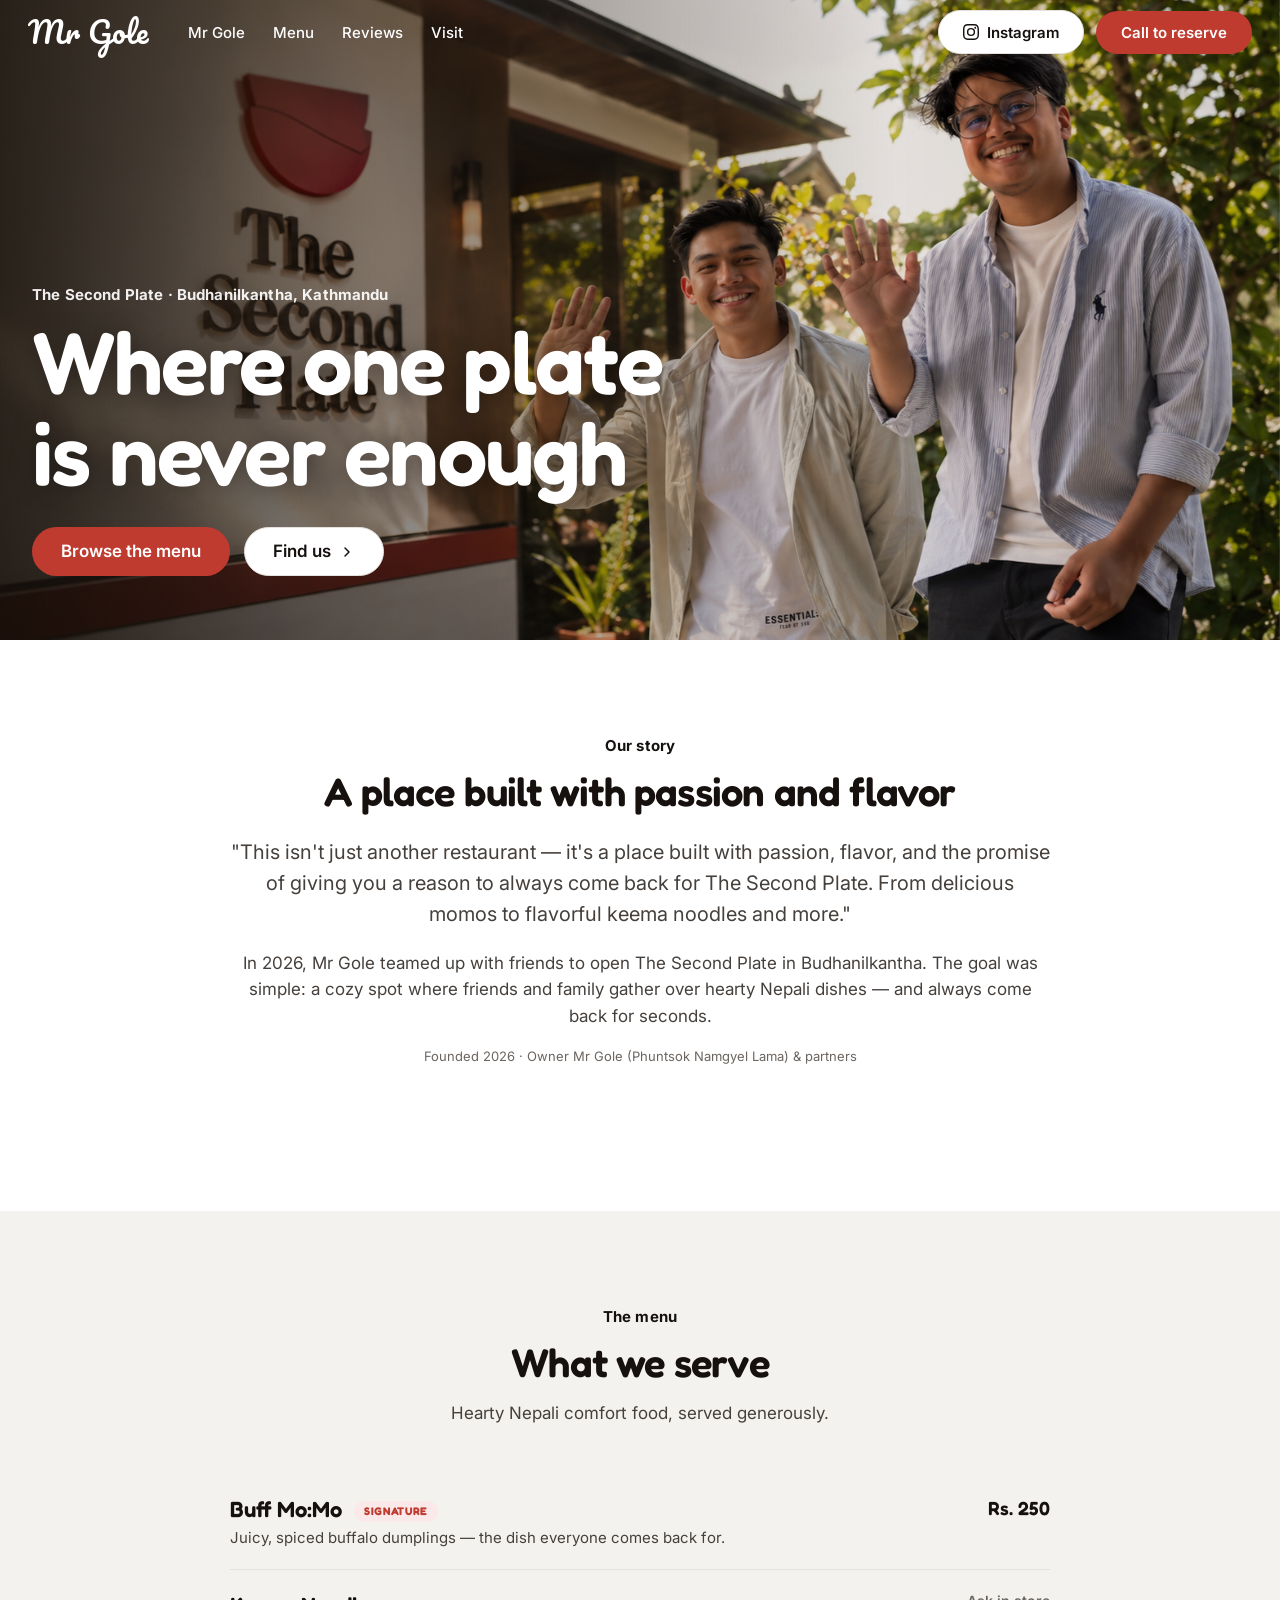
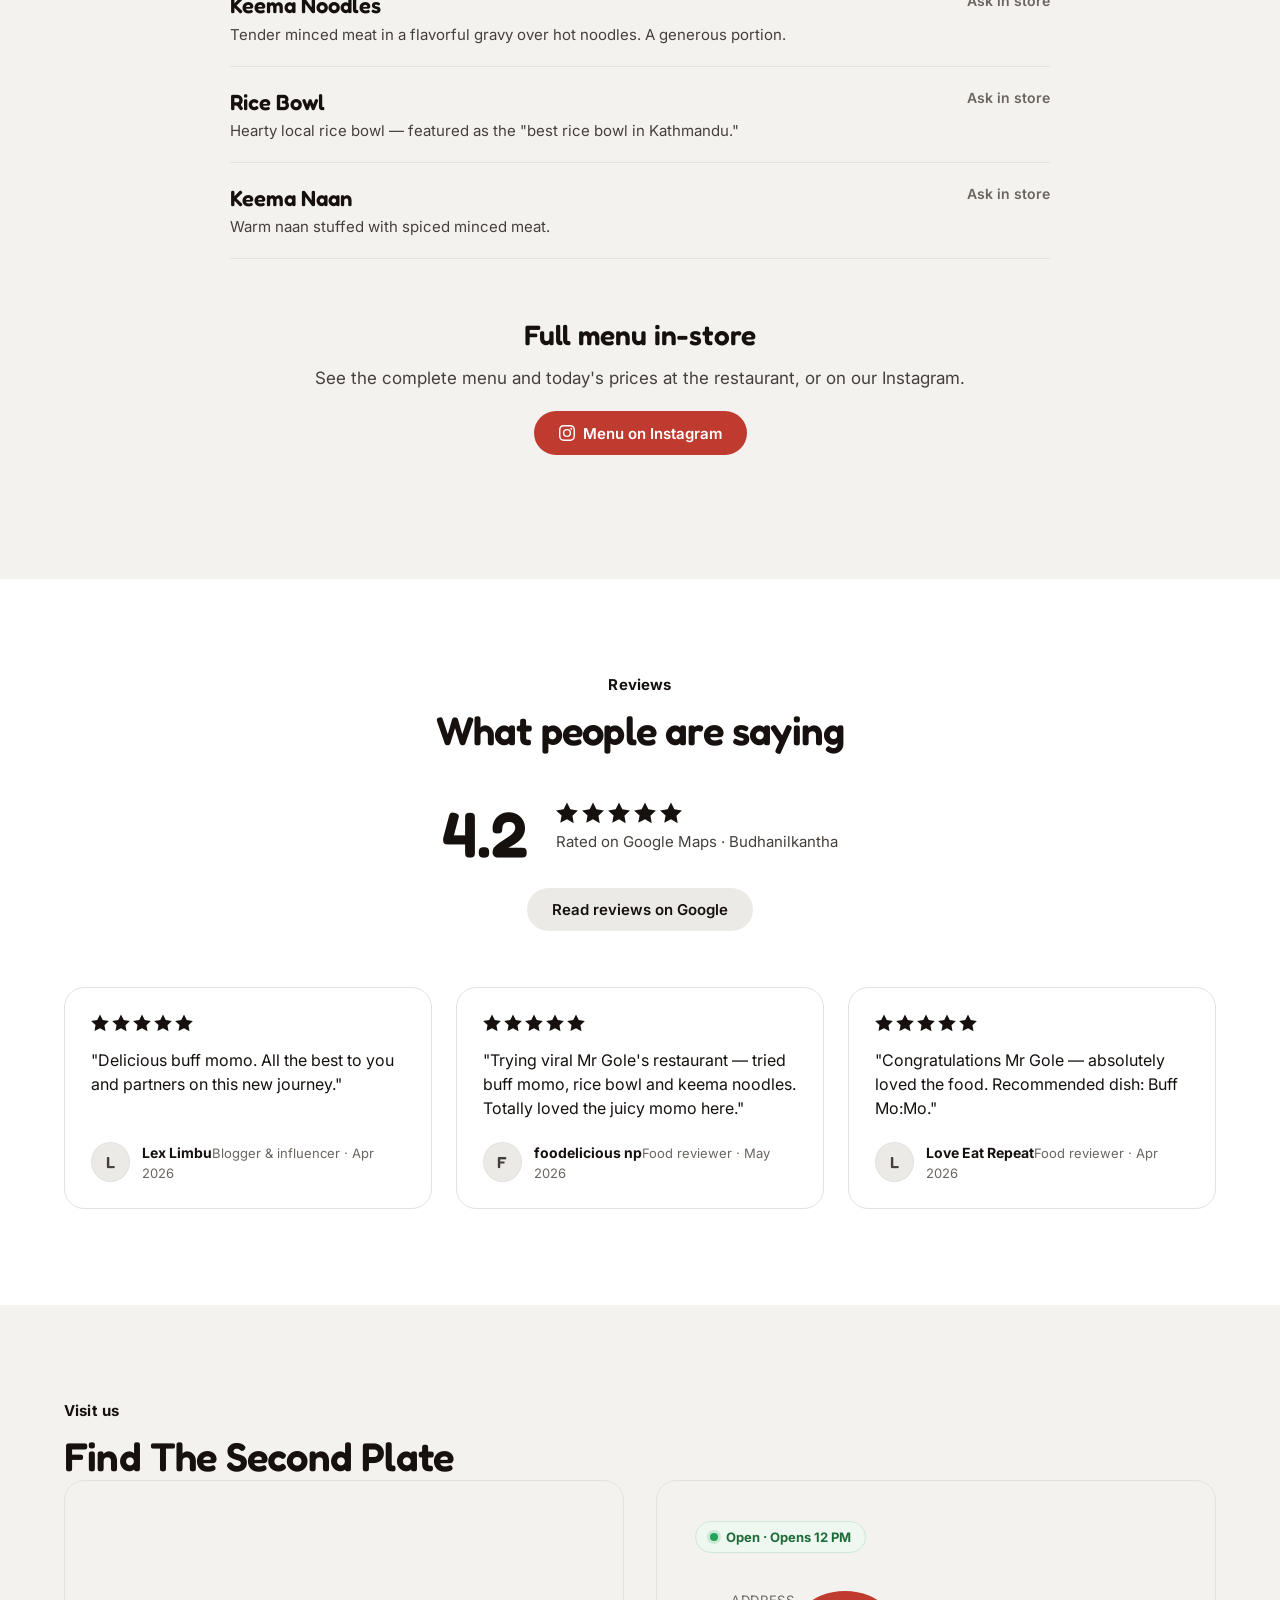
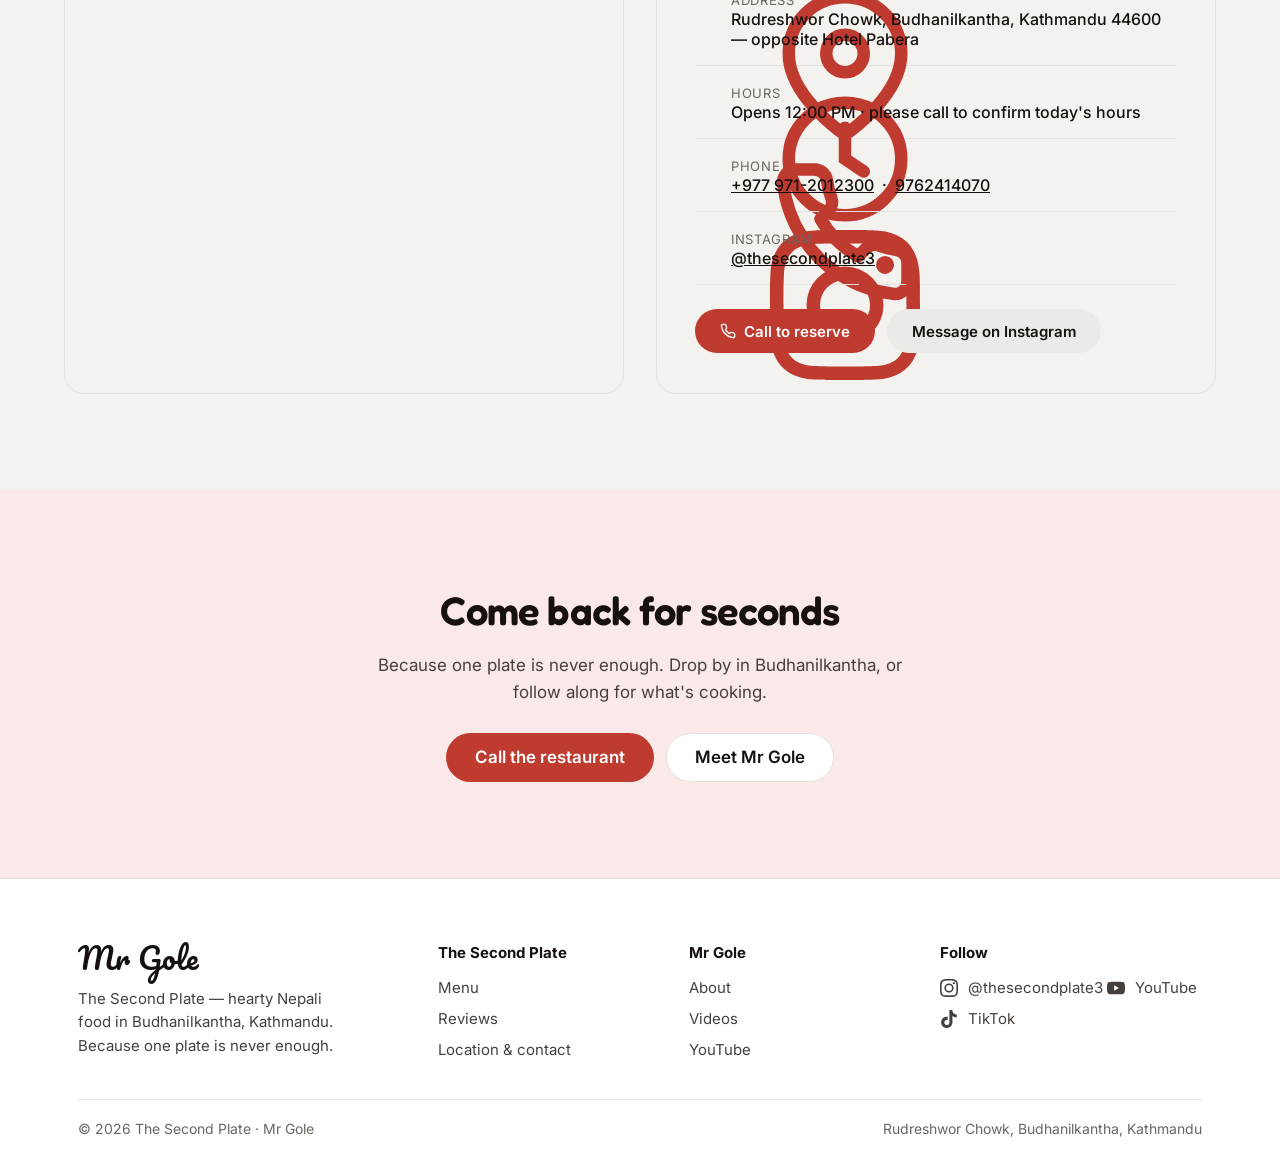
==== the-second-plate.html @ 03bfb865 "feat: Mr Gole + The Second Plate website Two-page static site (creator + restaurant) on the Mr Gole " ====
<!DOCTYPE html>
<html lang="en">
<head>
<meta charset="utf-8">
<meta name="viewport" content="width=device-width, initial-scale=1">
<title>The Second Plate — Budhanilkantha, Kathmandu · by Mr Gole</title>
<meta name="description" content="The Second Plate — a warm Nepali restaurant in Budhanilkantha, Kathmandu by Mr Gole. Signature buff Mo:Mo, keema noodles and rice bowls. Because one plate is never enough.">
<meta property="og:title" content="The Second Plate — Budhanilkantha, Kathmandu">
<meta property="og:description" content="Because one plate is never enough. Signature buff Mo:Mo, keema noodles and rice bowls in Budhanilkantha, Kathmandu.">
<meta property="og:type" content="restaurant">
<link rel="preconnect" href="https://fonts.googleapis.com">
<link rel="preconnect" href="https://fonts.gstatic.com" crossorigin>
<link rel="stylesheet" href="css/tokens.css">
<link rel="stylesheet" href="css/site.css">
</head>
<body>
<a class="skip-link" href="#main">Skip to content</a>

<!-- ============ icon sprite ============ -->
<svg width="0" height="0" style="position:absolute" aria-hidden="true" focusable="false">
  <symbol id="i-youtube" viewBox="0 0 24 24"><path fill="currentColor" d="M23.498 6.186a3.016 3.016 0 0 0-2.122-2.136C19.505 3.545 12 3.545 12 3.545s-7.505 0-9.377.505A3.017 3.017 0 0 0 .502 6.186C0 8.07 0 12 0 12s0 3.93.502 5.814a3.016 3.016 0 0 0 2.122 2.136c1.871.505 9.376.505 9.376.505s7.505 0 9.377-.505a3.015 3.015 0 0 0 2.122-2.136C24 15.93 24 12 24 12s0-3.93-.502-5.814zM9.545 15.568V8.432L15.818 12l-6.273 3.568z"/></symbol>
  <symbol id="i-tiktok" viewBox="0 0 24 24"><path fill="currentColor" d="M12.525.02c1.31-.02 2.61-.01 3.91-.02.08 1.53.63 3.09 1.75 4.17 1.12 1.11 2.7 1.62 4.24 1.79v4.03c-1.44-.05-2.89-.35-4.2-.97-.57-.26-1.1-.59-1.62-.93-.01 2.92.01 5.84-.02 8.75-.08 1.4-.54 2.79-1.35 3.94-1.31 1.92-3.58 3.17-5.91 3.21-1.43.08-2.86-.31-4.08-1.03-2.02-1.19-3.44-3.37-3.65-5.71-.02-.5-.03-1-.01-1.49.18-1.9 1.12-3.72 2.58-4.96 1.66-1.44 3.98-2.13 6.15-1.72.02 1.48-.04 2.96-.04 4.44-.99-.32-2.15-.23-3.02.37-.63.41-1.11 1.04-1.36 1.75-.21.51-.15 1.07-.14 1.61.24 1.64 1.82 3.02 3.5 2.87 1.12-.01 2.19-.66 2.77-1.61.19-.33.4-.67.41-1.06.1-1.79.06-3.57.07-5.36.01-4.03-.01-8.05.02-12.07z"/></symbol>
  <symbol id="i-instagram" viewBox="0 0 24 24"><path fill="currentColor" d="M12 2.163c3.204 0 3.584.012 4.85.07 3.252.148 4.771 1.691 4.919 4.919.058 1.265.069 1.645.069 4.849 0 3.205-.012 3.584-.069 4.849-.149 3.225-1.664 4.771-4.919 4.919-1.266.058-1.644.07-4.85.07-3.204 0-3.584-.012-4.849-.07-3.26-.149-4.771-1.699-4.919-4.92-.058-1.265-.07-1.644-.07-4.849 0-3.204.013-3.583.07-4.849.149-3.227 1.664-4.771 4.919-4.919 1.266-.057 1.645-.069 4.849-.069zM12 0C8.741 0 8.333.014 7.053.072 2.695.272.273 2.69.073 7.052.014 8.333 0 8.741 0 12c0 3.259.014 3.668.072 4.948.2 4.358 2.618 6.78 6.98 6.98C8.333 23.986 8.741 24 12 24c3.259 0 3.668-.014 4.948-.072 4.354-.2 6.782-2.618 6.979-6.98.059-1.28.073-1.689.073-4.948 0-3.259-.014-3.667-.072-4.947-.196-4.354-2.617-6.78-6.979-6.98C15.668.014 15.259 0 12 0zm0 5.838a6.162 6.162 0 1 0 0 12.324 6.162 6.162 0 0 0 0-12.324zM12 16a4 4 0 1 1 0-8 4 4 0 0 1 0 8zm6.406-11.845a1.44 1.44 0 1 0 0 2.881 1.44 1.44 0 0 0 0-2.881z"/></symbol>
  <symbol id="i-facebook" viewBox="0 0 24 24"><path fill="currentColor" d="M24 12.073c0-6.627-5.373-12-12-12s-12 5.373-12 12c0 5.99 4.388 10.954 10.125 11.854v-8.385H7.078v-3.47h3.047V9.43c0-3.007 1.792-4.669 4.533-4.669 1.312 0 2.686.235 2.686.235v2.953H15.83c-1.491 0-1.956.925-1.956 1.874v2.25h3.328l-.532 3.47h-2.796v8.385C19.612 23.027 24 18.062 24 12.073z"/></symbol>
  <symbol id="i-star" viewBox="0 0 24 24"><path fill="currentColor" d="M12 .587l3.668 7.431 8.2 1.192-5.934 5.787 1.401 8.168L12 18.896l-7.335 3.869 1.401-8.168L.132 9.21l8.2-1.192z"/></symbol>
  <symbol id="i-chevron" viewBox="0 0 24 24"><path fill="none" stroke="currentColor" stroke-width="2.2" stroke-linecap="round" stroke-linejoin="round" d="M9 6l6 6-6 6"/></symbol>
  <symbol id="i-phone" viewBox="0 0 24 24"><path fill="none" stroke="currentColor" stroke-width="2" stroke-linecap="round" stroke-linejoin="round" d="M22 16.92v3a2 2 0 0 1-2.18 2 19.79 19.79 0 0 1-8.63-3.07 19.5 19.5 0 0 1-6-6 19.79 19.79 0 0 1-3.07-8.67A2 2 0 0 1 4.11 2h3a2 2 0 0 1 2 1.72c.13.96.36 1.9.7 2.81a2 2 0 0 1-.45 2.11L8.09 9.91a16 16 0 0 0 6 6l1.27-1.27a2 2 0 0 1 2.11-.45c.91.34 1.85.57 2.81.7A2 2 0 0 1 22 16.92z"/></symbol>
  <symbol id="i-pin" viewBox="0 0 24 24"><path fill="none" stroke="currentColor" stroke-width="2" stroke-linecap="round" stroke-linejoin="round" d="M21 10c0 7-9 13-9 13s-9-6-9-13a9 9 0 0 1 18 0z"/><circle cx="12" cy="10" r="3" fill="none" stroke="currentColor" stroke-width="2"/></symbol>
  <symbol id="i-clock" viewBox="0 0 24 24"><circle cx="12" cy="12" r="9" fill="none" stroke="currentColor" stroke-width="2"/><path fill="none" stroke="currentColor" stroke-width="2" stroke-linecap="round" d="M12 7v5l3 2"/></symbol>
</svg>

<!-- ============ Header ============ -->
<header class="site-header" role="banner">
  <div class="site-header__inner">
    <div class="nav-left">
      <a class="logo" href="index.html" aria-label="Mr Gole — home">Mr Gole</a>
      <nav class="main-nav" aria-label="Primary">
        <a class="nav-link" href="index.html">Mr Gole</a>
        <a class="nav-link" href="#menu">Menu</a>
        <a class="nav-link" href="#reviews">Reviews</a>
        <a class="nav-link" href="#visit">Visit</a>
      </nav>
    </div>
    <div class="nav-right">
      <a class="mg-btn mg-btn--white" href="https://www.instagram.com/thesecondplate3" target="_blank" rel="noopener">
        <svg width="17" height="17" aria-hidden="true"><use href="#i-instagram"></use></svg>
        <span class="label-hide">Instagram</span>
      </a>
      <a class="mg-btn mg-btn--primary" href="tel:+9779712012300">Call to reserve</a>
    </div>
  </div>
</header>

<main id="main">

  <!-- ============ Hero ============ -->
  <section class="hero" aria-label="The Second Plate">
    <div class="hero__media hero__media--restaurant"></div>
    <div class="hero__scrim"></div>
    <div class="hero__body">
      <p class="hero__eyebrow">The Second Plate · Budhanilkantha, Kathmandu</p>
      <h1 class="hero__title">Where one plate is never enough</h1>
      <div class="hero__actions">
        <a class="mg-btn mg-btn--primary mg-btn--lg" href="#menu">Browse the menu</a>
        <a class="mg-btn mg-btn--white mg-btn--lg" href="#visit">
          Find us
          <svg width="16" height="16" aria-hidden="true"><use href="#i-chevron"></use></svg>
        </a>
      </div>
    </div>
  </section>

  <!-- ============ Story + launch quote ============ -->
  <section class="section" id="story">
    <div class="container">
      <div class="section__head section__head--center reveal" style="max-width:820px">
        <p class="eyebrow">Our story</p>
        <h2 class="h2">A place built with passion and flavor</h2>
        <p class="lead" style="margin-top:22px">"This isn't just another restaurant — it's a place built with passion, flavor, and the promise of giving you a reason to always come back for The Second Plate. From delicious momos to flavorful keema noodles and more."</p>
        <p class="body" style="margin-top:18px">In 2026, Mr Gole teamed up with friends to open The Second Plate in Budhanilkantha. The goal was simple: a cozy spot where friends and family gather over hearty Nepali dishes — and always come back for seconds.</p>
        <p class="fine" style="margin-top:18px">Founded 2026 · Owner Mr Gole (Phuntsok Namgyel Lama) &amp; partners</p>
      </div>
    </div>
  </section>

  <!-- ============ Menu ============ -->
  <section class="section section--cream" id="menu">
    <div class="container">
      <div class="section__head section__head--center reveal">
        <p class="eyebrow">The menu</p>
        <h2 class="h2">What we serve</h2>
        <p class="body" style="margin-top:14px">Hearty Nepali comfort food, served generously.</p>
      </div>
      <!-- NOTE[owner]: ONLY Buff Mo:Mo (Rs.250) is publicly confirmed. Other prices intentionally
           shown as "Ask in store" — do not invent prices. Add the full menu image / prices from
           @thesecondplate3 when available. -->
      <div class="menu-list reveal">
        <div class="menu-row">
          <div>
            <span class="menu-row__name">Buff Mo:Mo<span class="tag tag--signature">Signature</span></span>
            <p class="menu-row__desc">Juicy, spiced buffalo dumplings — the dish everyone comes back for.</p>
          </div>
          <span class="menu-row__price">Rs. 250</span>
        </div>
        <div class="menu-row">
          <div>
            <span class="menu-row__name">Keema Noodles</span>
            <p class="menu-row__desc">Tender minced meat in a flavorful gravy over hot noodles. A generous portion.</p>
          </div>
          <span class="menu-row__price menu-row__price--ask">Ask in store</span>
        </div>
        <div class="menu-row">
          <div>
            <span class="menu-row__name">Rice Bowl</span>
            <p class="menu-row__desc">Hearty local rice bowl — featured as the "best rice bowl in Kathmandu."</p>
          </div>
          <span class="menu-row__price menu-row__price--ask">Ask in store</span>
        </div>
        <div class="menu-row">
          <div>
            <span class="menu-row__name">Keema Naan</span>
            <p class="menu-row__desc">Warm naan stuffed with spiced minced meat.</p>
          </div>
          <span class="menu-row__price menu-row__price--ask">Ask in store</span>
        </div>
      </div>
      <div class="menu-note reveal">
        <h3 class="h3">Full menu in-store</h3>
        <p class="body" style="margin:12px 0 20px">See the complete menu and today's prices at the restaurant, or on our Instagram.</p>
        <a class="mg-btn mg-btn--primary" href="https://www.instagram.com/thesecondplate3" target="_blank" rel="noopener">
          <svg width="17" height="17" aria-hidden="true"><use href="#i-instagram"></use></svg> Menu on Instagram
        </a>
      </div>
    </div>
  </section>

  <!-- ============ Reviews (Google + testimonials) ============ -->
  <section class="section" id="reviews">
    <div class="container">
      <div class="section__head section__head--center reveal">
        <p class="eyebrow">Reviews</p>
        <h2 class="h2">What people are saying</h2>
      </div>

      <!-- Google aggregate -->
      <div class="reveal" style="max-width:560px;margin:0 auto 56px;text-align:center">
        <div class="rating-row" style="justify-content:center">
          <div class="rating-score">4.2</div>
          <div>
            <div class="rating-stars" aria-label="4.2 out of 5 stars">
              <svg aria-hidden="true"><use href="#i-star"></use></svg><svg aria-hidden="true"><use href="#i-star"></use></svg><svg aria-hidden="true"><use href="#i-star"></use></svg><svg aria-hidden="true"><use href="#i-star"></use></svg><svg aria-hidden="true"><use href="#i-star"></use></svg>
            </div>
            <p class="rating-meta" style="margin-top:8px">Rated on Google Maps · Budhanilkantha</p>
          </div>
        </div>
        <a class="mg-btn mg-btn--secondary" style="margin-top:22px" href="https://www.google.com/maps/place/The+Second+Plate/@27.7722898,85.3595376,17z" target="_blank" rel="noopener">Read reviews on Google</a>
      </div>

      <!-- Verified creator/blogger testimonials -->
      <div class="testi-grid">
        <figure class="testi reveal" style="margin:0">
          <div class="testi__stars" aria-hidden="true"><svg><use href="#i-star"></use></svg><svg><use href="#i-star"></use></svg><svg><use href="#i-star"></use></svg><svg><use href="#i-star"></use></svg><svg><use href="#i-star"></use></svg></div>
          <blockquote class="testi__quote" style="border:0;padding:0;font-style:normal">"Delicious buff momo. All the best to you and partners on this new journey."</blockquote>
          <figcaption class="testi__who">
            <span class="testi__avatar" aria-hidden="true">L</span>
            <span><span class="testi__name">Lex Limbu</span><span class="testi__role">Blogger &amp; influencer · Apr 2026</span></span>
          </figcaption>
        </figure>
        <figure class="testi reveal" data-delay="1" style="margin:0">
          <div class="testi__stars" aria-hidden="true"><svg><use href="#i-star"></use></svg><svg><use href="#i-star"></use></svg><svg><use href="#i-star"></use></svg><svg><use href="#i-star"></use></svg><svg><use href="#i-star"></use></svg></div>
          <blockquote class="testi__quote" style="border:0;padding:0;font-style:normal">"Trying viral Mr Gole's restaurant — tried buff momo, rice bowl and keema noodles. Totally loved the juicy momo here."</blockquote>
          <figcaption class="testi__who">
            <span class="testi__avatar" aria-hidden="true">F</span>
            <span><span class="testi__name">foodelicious np</span><span class="testi__role">Food reviewer · May 2026</span></span>
          </figcaption>
        </figure>
        <figure class="testi reveal" data-delay="2" style="margin:0">
          <div class="testi__stars" aria-hidden="true"><svg><use href="#i-star"></use></svg><svg><use href="#i-star"></use></svg><svg><use href="#i-star"></use></svg><svg><use href="#i-star"></use></svg><svg><use href="#i-star"></use></svg></div>
          <blockquote class="testi__quote" style="border:0;padding:0;font-style:normal">"Congratulations Mr Gole — absolutely loved the food. Recommended dish: Buff Mo:Mo."</blockquote>
          <figcaption class="testi__who">
            <span class="testi__avatar" aria-hidden="true">L</span>
            <span><span class="testi__name">Love Eat Repeat</span><span class="testi__role">Food reviewer · Apr 2026</span></span>
          </figcaption>
        </figure>
      </div>
    </div>
  </section>

  <!-- ============ Visit / location & contact ============ -->
  <section class="section section--cream" id="visit">
    <div class="container">
      <div class="section__head reveal">
        <p class="eyebrow">Visit us</p>
        <h2 class="h2">Find The Second Plate</h2>
      </div>
      <div class="contact-grid">
        <div class="map-frame reveal">
          <!-- Google Maps embed (no API key needed via output=embed) -->
          <iframe
            title="Map — The Second Plate, Budhanilkantha"
            src="https://www.google.com/maps?q=The+Second+Plate+Budhanilkantha+Kathmandu&z=16&output=embed"
            loading="lazy" referrerpolicy="no-referrer-when-downgrade"></iframe>
        </div>
        <div class="contact-card reveal" data-delay="1">
          <span class="badge-open" style="align-self:flex-start;margin-bottom:20px"><span class="dot"></span> Open · Opens 12 PM</span>
          <div class="kv">
            <span class="kv__icon"><svg aria-hidden="true"><use href="#i-pin"></use></svg></span>
            <span><span class="kv__label">Address</span><br><span class="kv__value">Rudreshwor Chowk, Budhanilkantha, Kathmandu 44600 — opposite Hotel Pabera</span></span>
          </div>
          <div class="kv">
            <span class="kv__icon"><svg aria-hidden="true"><use href="#i-clock"></use></svg></span>
            <span><span class="kv__label">Hours</span><br><span class="kv__value">Opens 12:00 PM · please call to confirm today's hours</span></span>
          </div>
          <div class="kv">
            <span class="kv__icon"><svg aria-hidden="true"><use href="#i-phone"></use></svg></span>
            <span><span class="kv__label">Phone</span><br>
              <span class="kv__value"><a href="tel:+9779712012300">+977 971-2012300</a> &nbsp;·&nbsp; <a href="tel:+9779762414070">9762414070</a></span></span>
          </div>
          <div class="kv">
            <span class="kv__icon"><svg aria-hidden="true"><use href="#i-instagram"></use></svg></span>
            <span><span class="kv__label">Instagram</span><br>
              <span class="kv__value"><a href="https://www.instagram.com/thesecondplate3" target="_blank" rel="noopener">@thesecondplate3</a></span></span>
          </div>
          <div style="display:flex;gap:12px;flex-wrap:wrap;margin-top:24px">
            <a class="mg-btn mg-btn--primary" href="tel:+9779712012300"><svg width="16" height="16" aria-hidden="true"><use href="#i-phone"></use></svg> Call to reserve</a>
            <a class="mg-btn mg-btn--secondary" href="https://www.instagram.com/thesecondplate3" target="_blank" rel="noopener">Message on Instagram</a>
          </div>
        </div>
      </div>
    </div>
  </section>

  <!-- ============ CTA band ============ -->
  <section class="cta-band">
    <div class="container">
      <div class="reveal">
        <h2 class="h2">Come back for seconds</h2>
        <p class="body">Because one plate is never enough. Drop by in Budhanilkantha, or follow along for what's cooking.</p>
        <div class="cta-actions">
          <a class="mg-btn mg-btn--primary mg-btn--lg" href="tel:+9779712012300">Call the restaurant</a>
          <a class="mg-btn mg-btn--white mg-btn--lg" href="index.html">Meet Mr Gole</a>
        </div>
      </div>
    </div>
  </section>

</main>

<!-- ============ Footer ============ -->
<footer class="site-footer" role="contentinfo">
  <div class="site-footer__inner">
    <div class="footer-grid">
      <div class="footer-brand">
        <a class="logo" href="index.html">Mr Gole</a>
        <p class="body">The Second Plate — hearty Nepali food in Budhanilkantha, Kathmandu. Because one plate is never enough.</p>
      </div>
      <div>
        <div class="footer-col__head">The Second Plate</div>
        <div class="footer-col__links">
          <a href="#menu">Menu</a>
          <a href="#reviews">Reviews</a>
          <a href="#visit">Location &amp; contact</a>
        </div>
      </div>
      <div>
        <div class="footer-col__head">Mr Gole</div>
        <div class="footer-col__links">
          <a href="index.html#about">About</a>
          <a href="index.html#videos">Videos</a>
          <a href="https://www.youtube.com/@mrgole8" target="_blank" rel="noopener">YouTube</a>
        </div>
      </div>
      <div>
        <div class="footer-col__head">Follow</div>
        <div class="footer-social">
          <a href="https://www.instagram.com/thesecondplate3" target="_blank" rel="noopener"><svg aria-hidden="true"><use href="#i-instagram"></use></svg> @thesecondplate3</a>
          <a href="https://www.youtube.com/@mrgole8" target="_blank" rel="noopener"><svg aria-hidden="true"><use href="#i-youtube"></use></svg> YouTube</a>
          <a href="https://www.tiktok.com/@mrgole_official" target="_blank" rel="noopener"><svg aria-hidden="true"><use href="#i-tiktok"></use></svg> TikTok</a>
        </div>
      </div>
    </div>
    <div class="footer-bottom">
      <span>© <span data-year>2026</span> The Second Plate · Mr Gole</span>
      <span>Rudreshwor Chowk, Budhanilkantha, Kathmandu</span>
    </div>
  </div>
</footer>

<script src="js/main.js" defer></script>
</body>
</html>
---- css/tokens.css ----
/* ============================================================
   Mr Gole — Design System
   colors_and_type.css
   Color tokens, type scale, spacing, radii, shadows
   + semantic element styles.
   Fonts are best-available Google Fonts matches (see README).
   ============================================================ */

@import url('https://fonts.googleapis.com/css2?family=Fredoka:wght@400;500;600;700&family=Inter:wght@400;500;600;700&family=Pacifico&display=swap');

:root {
  /* ---------- Brand color ---------- */
  --brand-red: #BF3B30;        /* primary accent: buttons, logo dot */
  --brand-red-hover: #A8322A;  /* hover/darken */
  --brand-red-press: #8F2A23;  /* active/press */

  /* ---------- Ink (text) ---------- */
  --fg1: #16110F;   /* headings + primary text (warm near-black) */
  --fg2: #46403C;   /* secondary body text */
  --fg3: #6B6560;   /* muted / captions / fine print */
  --fg-on-dark: #FFFFFF;        /* text on photography / red buttons */
  --fg-on-dark-soft: #EDEAE6;   /* softer text on dark */

  /* ---------- Surfaces ---------- */
  --bg-page: #FFFFFF;     /* page background */
  --bg-cream: #F4F2EE;    /* warm off-white header & subtle grounds */
  --bg-blush: #FBE9E9;    /* blush-pink emotive CTA section */
  --bg-chip: #ECEAE6;     /* secondary pill / chip fill */
  --bg-chip-hover: #E1DED9;

  /* ---------- Borders ---------- */
  --border: #E4E2DE;       /* hairline neutral border (cards, inputs) */
  --border-strong: #D3D0CB;

  /* ---------- Type families ---------- */
  --font-display: 'Fredoka', system-ui, sans-serif;   /* headings */
  --font-body: 'Inter', system-ui, -apple-system, sans-serif; /* body/UI */
  --font-script: 'Pacifico', cursive;                 /* logo wordmark */

  /* ---------- Type scale (desktop) ---------- */
  --text-hero: 88px;    /* hero H1 */
  --text-h1: 56px;      /* section heading */
  --text-h2: 40px;      /* card / sub-section heading */
  --text-h3: 28px;
  --text-lg: 20px;      /* lead paragraph */
  --text-body: 17px;    /* default body */
  --text-sm: 15px;      /* secondary */
  --text-xs: 13px;      /* fine print, eyebrow */

  --lh-tight: 1.04;     /* display headings */
  --lh-snug: 1.2;
  --lh-body: 1.55;

  --ls-tight: -0.02em;  /* large display */
  --ls-normal: 0;
  --ls-eyebrow: 0.01em;

  /* ---------- Spacing scale ---------- */
  --space-1: 4px;
  --space-2: 8px;
  --space-3: 12px;
  --space-4: 16px;
  --space-5: 24px;
  --space-6: 32px;
  --space-7: 48px;
  --space-8: 64px;
  --space-9: 96px;
  --space-10: 128px;

  /* ---------- Radii ---------- */
  --radius-pill: 9999px;   /* all buttons & chips */
  --radius-card: 20px;     /* cards & big containers */
  --radius-input: 10px;    /* form fields */
  --radius-sm: 8px;

  /* ---------- Shadows (minimal — borders do the work) ---------- */
  --shadow-none: none;
  --shadow-sticky: 0 1px 2px rgba(22, 17, 15, 0.04);  /* sticky header */
  --shadow-float: 0 6px 24px rgba(22, 17, 15, 0.08);  /* rare floating els */

  /* ---------- Layout ---------- */
  --container: 1200px;
  --gutter: 24px;

  /* ---------- Motion ---------- */
  --ease: cubic-bezier(0.22, 0.61, 0.36, 1);
  --dur-fast: 150ms;
  --dur: 200ms;

  /* ---------- Hero protection gradient ---------- */
  --hero-scrim: linear-gradient(90deg, rgba(20,14,8,0.86) 0%, rgba(20,14,8,0.42) 38%, rgba(20,14,8,0.10) 70%, rgba(20,14,8,0.18) 100%);
}

/* ============================================================
   Semantic element styles — opt in by applying .mg-content
   to a wrapper, or use the token vars directly.
   ============================================================ */

.mg-content {
  font-family: var(--font-body);
  color: var(--fg1);
  font-size: var(--text-body);
  line-height: var(--lh-body);
  -webkit-font-smoothing: antialiased;
  text-rendering: optimizeLegibility;
}

.mg-content h1,
.mg-h1 {
  font-family: var(--font-display);
  font-weight: 600;
  font-size: var(--text-h1);
  line-height: var(--lh-tight);
  letter-spacing: var(--ls-tight);
  color: var(--fg1);
  margin: 0;
  text-wrap: balance;
}

.mg-hero-title {
  font-family: var(--font-display);
  font-weight: 600;
  font-size: var(--text-hero);
  line-height: var(--lh-tight);
  letter-spacing: var(--ls-tight);
  color: var(--fg-on-dark);
  margin: 0;
}

.mg-content h2,
.mg-h2 {
  font-family: var(--font-display);
  font-weight: 600;
  font-size: var(--text-h2);
  line-height: var(--lh-snug);
  letter-spacing: var(--ls-tight);
  color: var(--fg1);
  margin: 0;
  text-wrap: balance;
}

.mg-content h3,
.mg-h3 {
  font-family: var(--font-display);
  font-weight: 600;
  font-size: var(--text-h3);
  line-height: var(--lh-snug);
  color: var(--fg1);
  margin: 0;
}

/* Eyebrow / kicker label above headings */
.mg-eyebrow {
  font-family: var(--font-body);
  font-weight: 700;
  font-size: var(--text-sm);
  letter-spacing: var(--ls-eyebrow);
  color: var(--fg1);
  margin: 0 0 var(--space-3);
}

.mg-content p,
.mg-body {
  font-family: var(--font-body);
  font-weight: 400;
  font-size: var(--text-body);
  line-height: var(--lh-body);
  color: var(--fg2);
  margin: 0;
  text-wrap: pretty;
}

.mg-lead {
  font-size: var(--text-lg);
  line-height: 1.5;
  color: var(--fg2);
}

.mg-fine {
  font-size: var(--text-xs);
  line-height: 1.5;
  color: var(--fg3);
}

.mg-logo {
  font-family: var(--font-script);
  font-weight: 400;
  font-size: 30px;
  color: var(--fg1);
  line-height: 1;
}

.mg-content a,
.mg-link {
  color: var(--fg1);
  text-decoration: none;
  transition: color var(--dur) var(--ease);
}
.mg-content a:hover,
.mg-link:hover { color: var(--brand-red); }

/* ============================================================
   Buttons — all fully pill-shaped
   ============================================================ */
.mg-btn {
  display: inline-flex;
  align-items: center;
  justify-content: center;
  gap: var(--space-2);
  font-family: var(--font-body);
  font-weight: 600;
  font-size: var(--text-sm);
  line-height: 1;
  padding: 13px 24px;
  border-radius: var(--radius-pill);
  border: 1px solid transparent;
  cursor: pointer;
  white-space: nowrap;
  transition: background var(--dur) var(--ease),
              color var(--dur) var(--ease),
              transform var(--dur-fast) var(--ease),
              border-color var(--dur) var(--ease);
}
.mg-btn:active { transform: scale(0.98); }

.mg-btn--primary {
  background: var(--brand-red);
  color: var(--fg-on-dark);
}
.mg-btn--primary:hover { background: var(--brand-red-hover); }
.mg-btn--primary:active { background: var(--brand-red-press); }

.mg-btn--secondary {
  background: var(--bg-chip);
  color: var(--fg1);
}
.mg-btn--secondary:hover { background: var(--bg-chip-hover); }

.mg-btn--white {
  background: #FFFFFF;
  color: var(--fg1);
  border-color: var(--border);
}
.mg-btn--white:hover { background: var(--bg-cream); }

.mg-btn--ghost {
  background: transparent;
  color: var(--fg1);
}
.mg-btn--ghost:hover { color: var(--brand-red); }

/* ============================================================
   Inputs
   ============================================================ */
.mg-input {
  font-family: var(--font-body);
  font-size: var(--text-body);
  color: var(--fg1);
  background: #FFFFFF;
  border: 1px solid var(--border);
  border-radius: var(--radius-input);
  padding: 12px 16px;
  width: 100%;
  transition: border-color var(--dur) var(--ease);
}
.mg-input::placeholder { color: var(--fg3); }
.mg-input:focus {
  outline: none;
  border-color: var(--fg1);
}

/* ============================================================
   Cards
   ============================================================ */
.mg-card {
  background: #FFFFFF;
  border: 1px solid var(--border);
  border-radius: var(--radius-card);
  overflow: hidden;
}

/* ============================================================
   Sections
   ============================================================ */
.mg-section { padding: var(--space-9) 0; }
.mg-section--cream { background: var(--bg-cream); }
.mg-section--blush { background: var(--bg-blush); }
.mg-container {
  max-width: var(--container);
  margin: 0 auto;
  padding-inline: var(--gutter);
}
---- css/site.css ----
/* ============================================================
   Mr Gole + The Second Plate — site.css
   Layout, components, motion. Builds on tokens.css (design system).
   Plain HTML/CSS/JS implementation of the Claude Design UI kit.
   ============================================================ */

* { box-sizing: border-box; }
html { scroll-behavior: smooth; }
@media (prefers-reduced-motion: reduce) { html { scroll-behavior: auto; } }
html, body { margin: 0; }
body {
  font-family: var(--font-body);
  color: var(--fg1);
  background: var(--bg-page);
  -webkit-font-smoothing: antialiased;
  text-rendering: optimizeLegibility;
  overflow-x: hidden;
}
img { max-width: 100%; display: block; }
a { color: inherit; }
::selection { background: var(--bg-blush); }

/* ---- skip link (a11y) ---- */
.skip-link {
  position: absolute; left: 12px; top: -48px; z-index: 200;
  background: var(--brand-red); color: #fff; padding: 10px 18px;
  border-radius: var(--radius-pill); font-weight: 600; font-size: var(--text-sm);
  transition: top var(--dur) var(--ease);
}
.skip-link:focus { top: 12px; }

/* ---- focus visibility ---- */
:focus-visible { outline: 2px solid var(--brand-red); outline-offset: 3px; border-radius: 4px; }

.container { max-width: var(--container); margin: 0 auto; padding-inline: var(--gutter); }

/* ============================================================
   Buttons (extends tokens .mg-btn)
   ============================================================ */
.mg-btn { text-decoration: none; }
.mg-btn--lg { padding: 15px 28px; font-size: var(--text-body); }
.mg-btn svg { width: 16px; height: 16px; }
.mg-btn--translucent {
  background: rgba(255,255,255,0.16); color: #fff;
  backdrop-filter: blur(4px); -webkit-backdrop-filter: blur(4px);
}
.mg-btn--translucent:hover { background: rgba(255,255,255,0.26); }

/* ============================================================
   Header / sticky nav
   ============================================================ */
.site-header {
  position: fixed; inset: 0 0 auto 0; z-index: 50; height: 64px;
  background: transparent; border-bottom: 1px solid transparent;
  transition: background .25s var(--ease), border-color .25s var(--ease), box-shadow .25s var(--ease);
}
.site-header.is-solid {
  background: var(--bg-cream);
  border-bottom-color: var(--border);
  box-shadow: var(--shadow-sticky);
}
.site-header__inner {
  max-width: 1280px; margin: 0 auto; padding-inline: 28px; height: 64px;
  display: flex; align-items: center; justify-content: space-between; gap: 24px;
}
.nav-left { display: flex; align-items: center; gap: 40px; min-width: 0; }
.logo {
  font-family: var(--font-script); font-size: 30px; line-height: 1; color: #fff;
  text-decoration: none; transition: color .25s var(--ease); white-space: nowrap;
}
.is-solid .logo { color: var(--fg1); }
.main-nav { display: flex; align-items: center; gap: 28px; }
.nav-link {
  font-size: 15px; font-weight: 500; color: #fff; text-decoration: none; cursor: pointer;
  display: inline-flex; align-items: center; gap: 5px; transition: color .2s var(--ease);
  background: none; border: 0; font-family: var(--font-body);
}
.is-solid .nav-link { color: var(--fg1); }
.nav-link:hover { color: var(--brand-red); }
.nav-right { display: flex; align-items: center; gap: 12px; }

/* When header sits over a light page (restaurant content below short hero) it can start solid */
.site-header--prefers-solid { background: var(--bg-cream); border-bottom-color: var(--border); }
.site-header--prefers-solid .logo,
.site-header--prefers-solid .nav-link { color: var(--fg1); }

/* ============================================================
   Hero (full-bleed photo + scrim)
   ============================================================ */
.hero {
  position: relative; min-height: 640px; display: flex; align-items: flex-end;
  overflow: hidden;
}
.hero__media {
  position: absolute; inset: -10% 0; will-change: transform; z-index: 0;
}
.hero__media::after {
  content: ""; position: absolute; inset: 0;
  background-size: cover; background-position: center 32%; background-repeat: no-repeat;
}
.hero__media--restaurant::after { background-image: url(../assets/img/hero-restaurant.png); }
.hero__media--creator::after {
  /* warm placeholder until a real Mr Gole hero photo is supplied — TODO[owner]: replace with licensed photo */
  background-image: linear-gradient(120deg, #3a2a1e 0%, #6b4a32 45%, #9a6b44 100%);
}
.hero__scrim { position: absolute; inset: 0; background: var(--hero-scrim); z-index: 1; }
.hero__aside {
  position: absolute; top: 92px; right: 0; max-width: 540px; padding: 0 32px; z-index: 2;
  text-align: right;
}
.hero__aside p {
  font-size: 19px; line-height: 1.5; color: #fff; margin: 0;
  text-shadow: 0 1px 12px rgba(0,0,0,0.4);
}
.hero__body {
  position: relative; z-index: 2; max-width: 1280px; width: 100%; margin: 0 auto;
  padding: 0 32px 64px;
}
.hero__eyebrow {
  font-weight: 700; font-size: 15px; color: #fff; opacity: .92; margin: 0 0 12px;
  letter-spacing: .01em;
}
.hero__title {
  font-family: var(--font-display); font-weight: 600; font-size: var(--text-hero);
  line-height: var(--lh-tight); letter-spacing: var(--ls-tight); color: #fff; margin: 0;
  max-width: 720px; text-shadow: 0 2px 24px rgba(0,0,0,0.35); text-wrap: balance;
}
.hero__devanagari { font-size: .42em; opacity: .85; font-family: var(--font-body); font-weight: 500; vertical-align: middle; }
.hero__actions { display: flex; gap: 14px; margin-top: 28px; flex-wrap: wrap; }

/* ============================================================
   Sections & headings
   ============================================================ */
.section { padding: var(--space-9) 0; }
.section--tight { padding: var(--space-7) 0; }
.section--cream { background: var(--bg-cream); }
.section--blush { background: var(--bg-blush); }
.eyebrow {
  font-family: var(--font-body); font-weight: 700; font-size: var(--text-sm);
  color: var(--fg1); margin: 0 0 var(--space-3); letter-spacing: var(--ls-eyebrow);
}
.h1 { font-family: var(--font-display); font-weight: 600; font-size: var(--text-h1);
  line-height: var(--lh-tight); letter-spacing: var(--ls-tight); margin: 0; text-wrap: balance; }
.h2 { font-family: var(--font-display); font-weight: 600; font-size: var(--text-h2);
  line-height: var(--lh-snug); letter-spacing: var(--ls-tight); margin: 0; text-wrap: balance; }
.h3 { font-family: var(--font-display); font-weight: 600; font-size: var(--text-h3);
  line-height: var(--lh-snug); margin: 0; }
.lead { font-size: var(--text-lg); line-height: 1.55; color: var(--fg2); }
.body { font-size: var(--text-body); line-height: var(--lh-body); color: var(--fg2); margin: 0; text-wrap: pretty; }
.fine { font-size: var(--text-xs); line-height: 1.5; color: var(--fg3); }
.section__head { max-width: 760px; }
.section__head--center { margin: 0 auto var(--space-7); text-align: center; }
.muted-accent { color: var(--brand-red); }

/* ============================================================
   Feature split (50/50 alternating card)
   ============================================================ */
.feature { padding-top: var(--space-7); }
.feature:first-of-type { padding-top: 0; }
.split {
  display: flex; min-height: 440px; border: 1px solid var(--border);
  border-radius: var(--radius-card); overflow: hidden; background: #fff;
}
.split--reverse { flex-direction: row-reverse; }
.split__text {
  flex: 1; padding: 64px 56px; display: flex; flex-direction: column; justify-content: center;
}
.split__text .body { margin: 18px 0 28px; max-width: 460px; }
.split__media { flex: 1; min-height: 440px; position: relative; overflow: hidden; }
.split__actions { display: flex; align-items: center; gap: 10px; flex-wrap: wrap; }

/* ============================================================
   Photo placeholder (warm tones, labeled)
   ============================================================ */
.photo {
  width: 100%; height: 100%; min-height: 240px; position: relative;
  display: flex; align-items: center; justify-content: center; background-size: cover; background-position: center;
}
.photo--t0 { background-color: #E8E2D9; }
.photo--t1 { background-color: #E5DCD2; }
.photo--t2 { background-color: #EBE4DB; }
.photo--t3 { background-color: #E2DACF; }
.photo--img { background-size: cover; background-position: center; transition: transform .5s var(--ease); }
.split__media:hover .photo--zoom { transform: scale(1.03); }
.photo__label {
  font-size: 12px; font-weight: 600; letter-spacing: .08em; text-transform: uppercase;
  color: rgba(70,64,60,0.45);
}

/* ============================================================
   Video card grid (creator — notable videos)
   ============================================================ */
.video-grid { display: grid; grid-template-columns: repeat(3, 1fr); gap: 24px; }
.video-card {
  display: block; text-decoration: none; background: #fff; border: 1px solid var(--border);
  border-radius: var(--radius-card); overflow: hidden;
  transition: border-color var(--dur) var(--ease), transform var(--dur) var(--ease);
}
.video-card:hover { border-color: var(--border-strong); transform: translateY(-3px); }
.video-card:focus-visible { outline-offset: 4px; }
.video-card__thumb {
  aspect-ratio: 16/9; position: relative; overflow: hidden;
  background: linear-gradient(135deg, #2b1d14, #5a3c28);
  display: flex; align-items: center; justify-content: center;
}
.video-card__play {
  width: 54px; height: 54px; border-radius: 50%; background: rgba(255,255,255,0.92);
  display: flex; align-items: center; justify-content: center;
  transition: transform var(--dur) var(--ease), background var(--dur) var(--ease);
}
.video-card:hover .video-card__play { transform: scale(1.08); background: #fff; }
.video-card__play svg { width: 20px; height: 20px; margin-left: 3px; color: var(--brand-red); }
.video-card__views {
  position: absolute; bottom: 10px; right: 10px; background: rgba(20,14,8,0.78); color: #fff;
  font-size: 12px; font-weight: 700; padding: 4px 10px; border-radius: var(--radius-pill);
  backdrop-filter: blur(2px);
}
.video-card__body { padding: 18px 20px 20px; }
.video-card__title { font-family: var(--font-display); font-weight: 600; font-size: 17px;
  line-height: 1.25; color: var(--fg1); margin: 0; }
.video-card__meta { font-size: 13px; color: var(--fg3); margin: 8px 0 0; }

/* ============================================================
   Stat row
   ============================================================ */
.stats { display: flex; flex-wrap: wrap; gap: 48px; margin-top: var(--space-6); }
.stat__num { font-family: var(--font-display); font-weight: 600; font-size: 40px; color: var(--fg1); line-height: 1; }
.stat__label { font-size: 14px; color: var(--fg3); margin-top: 6px; }

/* ============================================================
   Lanes (what he's known for)
   ============================================================ */
.lanes { display: grid; grid-template-columns: repeat(3, 1fr); gap: 24px; }
.lane {
  background: #fff; border: 1px solid var(--border); border-radius: var(--radius-card);
  padding: 32px 28px; transition: border-color var(--dur) var(--ease), transform var(--dur) var(--ease);
}
.lane:hover { border-color: var(--border-strong); transform: translateY(-3px); }
.lane__no { font-family: var(--font-display); font-weight: 600; font-size: 15px; color: var(--brand-red); }
.lane h3 { margin: 14px 0 10px; }

/* ============================================================
   Social links row
   ============================================================ */
.socials { display: grid; grid-template-columns: repeat(4, 1fr); gap: 16px; }
.social-card {
  display: flex; align-items: center; gap: 14px; text-decoration: none;
  background: #fff; border: 1px solid var(--border); border-radius: var(--radius-card);
  padding: 20px 22px; transition: border-color var(--dur) var(--ease), transform var(--dur) var(--ease);
}
.social-card:hover { border-color: var(--brand-red); transform: translateY(-3px); }
.social-card__icon { width: 28px; height: 28px; flex-shrink: 0; color: var(--fg1); }
.social-card__icon svg { width: 100%; height: 100%; }
.social-card__handle { font-weight: 600; font-size: 15px; color: var(--fg1); }
.social-card__platform { font-size: 13px; color: var(--fg3); margin-top: 2px; }

/* ============================================================
   Menu (restaurant) — honest, dossier-only
   ============================================================ */
.menu-list { max-width: 820px; margin: 0 auto; }
.menu-row {
  display: flex; align-items: flex-start; justify-content: space-between; gap: 24px;
  padding: 22px 0; border-bottom: 1px solid var(--border);
  transition: padding-left var(--dur) var(--ease);
}
.menu-row:hover { padding-left: 8px; }
.menu-row__name { font-family: var(--font-display); font-weight: 600; font-size: 22px; color: var(--fg1); line-height: 1.2; }
.menu-row__desc { font-size: 15px; color: var(--fg2); margin: 6px 0 0; }
.menu-row__price { font-family: var(--font-display); font-weight: 600; font-size: 19px; color: var(--fg1); white-space: nowrap; flex-shrink: 0; }
.menu-row__price--ask { color: var(--fg3); font-family: var(--font-body); font-weight: 600; font-size: 14px; }
.tag {
  display: inline-block; font-size: 11px; font-weight: 700; letter-spacing: .06em; text-transform: uppercase;
  padding: 4px 10px; border-radius: var(--radius-pill); margin-left: 12px; vertical-align: middle;
}
.tag--signature { color: var(--brand-red); background: var(--bg-blush); }
.menu-note {
  background: var(--bg-cream); border-radius: var(--radius-card); padding: 28px 32px;
  text-align: center; margin-top: 32px;
}

/* ============================================================
   Testimonials (real blogger reviews)
   ============================================================ */
.testi-grid { display: grid; grid-template-columns: repeat(3, 1fr); gap: 24px; }
.testi {
  background: #fff; border: 1px solid var(--border); border-radius: var(--radius-card); padding: 26px;
  display: flex; flex-direction: column;
}
.testi__stars { display: flex; gap: 3px; margin-bottom: 16px; color: var(--fg1); }
.testi__stars svg { width: 18px; height: 18px; }
.testi__quote { font-size: 16px; line-height: 1.5; color: var(--fg1); margin: 0 0 22px; flex: 1; }
.testi__who { display: flex; align-items: center; gap: 12px; }
.testi__avatar { width: 40px; height: 40px; border-radius: 50%; background: var(--bg-chip); border: 1px solid var(--border);
  display: flex; align-items: center; justify-content: center; font-family: var(--font-display); font-weight: 600; color: var(--fg2); font-size: 16px; }
.testi__name { font-size: 14px; font-weight: 700; color: var(--fg1); }
.testi__role { font-size: 13px; color: var(--fg3); }

/* ============================================================
   Reviews / Google rating
   ============================================================ */
.rating-row { display: flex; align-items: center; gap: 28px; flex-wrap: wrap; }
.rating-score { font-family: var(--font-display); font-weight: 600; font-size: 64px; line-height: 1; color: var(--fg1); }
.rating-stars { display: flex; gap: 4px; color: var(--fg1); }
.rating-stars svg { width: 22px; height: 22px; }
.rating-meta { font-size: 15px; color: var(--fg2); }

/* ============================================================
   Map + contact
   ============================================================ */
.contact-grid { display: grid; grid-template-columns: 1fr 1fr; gap: 32px; align-items: stretch; }
.map-frame {
  border: 1px solid var(--border); border-radius: var(--radius-card); overflow: hidden;
  min-height: 380px; background: var(--bg-cream);
}
.map-frame iframe { width: 100%; height: 100%; min-height: 380px; border: 0; display: block; }
.contact-card {
  border: 1px solid var(--border); border-radius: var(--radius-card); padding: 40px 38px;
  display: flex; flex-direction: column;
}
.kv { display: flex; gap: 14px; padding: 16px 0; border-bottom: 1px solid var(--border); }
.kv:last-of-type { border-bottom: 0; }
.kv__icon { width: 22px; height: 22px; color: var(--brand-red); flex-shrink: 0; margin-top: 2px; }
.kv__label { font-size: 13px; color: var(--fg3); text-transform: uppercase; letter-spacing: .05em; }
.kv__value { font-size: 16px; color: var(--fg1); font-weight: 500; }
.kv__value a:hover { color: var(--brand-red); }

/* status badge */
.badge-open {
  display: inline-flex; align-items: center; gap: 8px;
  background: #eef7f0; color: #1f6b39; border: 1px solid #cfe8d6;
  font-weight: 700; font-size: 13px; padding: 7px 14px; border-radius: var(--radius-pill);
}
.badge-open .dot { width: 8px; height: 8px; border-radius: 50%; background: #25a35a; box-shadow: 0 0 0 3px rgba(37,163,90,.18); }

/* ============================================================
   CTA band (blush)
   ============================================================ */
.cta-band { background: var(--bg-blush); padding: var(--space-9) 0; text-align: center; }
.cta-band .body { max-width: 560px; margin: 18px auto 28px; }
.cta-actions { display: flex; gap: 12px; justify-content: center; flex-wrap: wrap; }

/* ============================================================
   Footer
   ============================================================ */
.site-footer { background: #fff; border-top: 1px solid var(--border); }
.site-footer__inner { max-width: 1180px; margin: 0 auto; padding: 64px 28px 28px; }
.footer-grid { display: grid; grid-template-columns: 1.5fr 1fr 1fr 1.2fr; gap: 32px; }
.footer-brand .logo { color: var(--fg1); display: inline-block; margin-bottom: 14px; }
.footer-brand .body { max-width: 280px; font-size: 15px; }
.footer-col__head { font-size: 15px; font-weight: 700; color: var(--fg1); margin-bottom: 16px; }
.footer-col__links { display: flex; flex-direction: column; gap: 12px; }
.footer-col__links a { font-size: 15px; color: var(--fg2); text-decoration: none; transition: color var(--dur) var(--ease); }
.footer-col__links a:hover { color: var(--brand-red); }
.footer-social a { display: inline-flex; align-items: center; gap: 10px; color: var(--fg2); text-decoration: none; font-size: 15px; margin-bottom: 12px; }
.footer-social a:hover { color: var(--brand-red); }
.footer-social svg { width: 18px; height: 18px; }
.footer-bottom {
  border-top: 1px solid var(--border); margin-top: 40px; padding-top: 20px;
  display: flex; justify-content: space-between; flex-wrap: wrap; gap: 12px;
  font-size: 14px; color: var(--fg3);
}

/* ============================================================
   Scroll-reveal motion (calm, no overshoot)
   ============================================================ */
.reveal { opacity: 0; transform: translateY(16px); transition: opacity .6s var(--ease), transform .6s var(--ease); }
.reveal.is-in { opacity: 1; transform: none; }
.reveal[data-delay="1"] { transition-delay: .07s; }
.reveal[data-delay="2"] { transition-delay: .14s; }
.reveal[data-delay="3"] { transition-delay: .21s; }
@media (prefers-reduced-motion: reduce) {
  .reveal { opacity: 1; transform: none; transition: none; }
  .hero__media { transform: none !important; }
}

/* ============================================================
   Responsive
   ============================================================ */
@media (max-width: 960px) {
  :root { --text-hero: 56px; --text-h1: 40px; --text-h2: 30px; --space-9: 64px; }
  .video-grid, .lanes, .testi-grid { grid-template-columns: 1fr 1fr; }
  .socials { grid-template-columns: 1fr 1fr; }
  .split { flex-direction: column; }
  .split--reverse { flex-direction: column; }
  .split__media { min-height: 300px; width: 100%; }
  .split__text { padding: 40px 32px; }
  .contact-grid { grid-template-columns: 1fr; }
  .footer-grid { grid-template-columns: 1fr 1fr; }
  .hero__aside { position: static; max-width: none; text-align: left; padding: 0 32px; margin-top: 80px; }
  .hero { min-height: 560px; }
}
@media (max-width: 600px) {
  :root { --text-hero: 44px; --gutter: 18px; }
  .main-nav { display: none; }
  .nav-right .label-hide { display: none; }
  .video-grid, .lanes, .testi-grid, .socials, .footer-grid { grid-template-columns: 1fr; }
  .stats { gap: 28px; }
  .split__text { padding: 32px 24px; }
  .rating-score { font-size: 52px; }
}
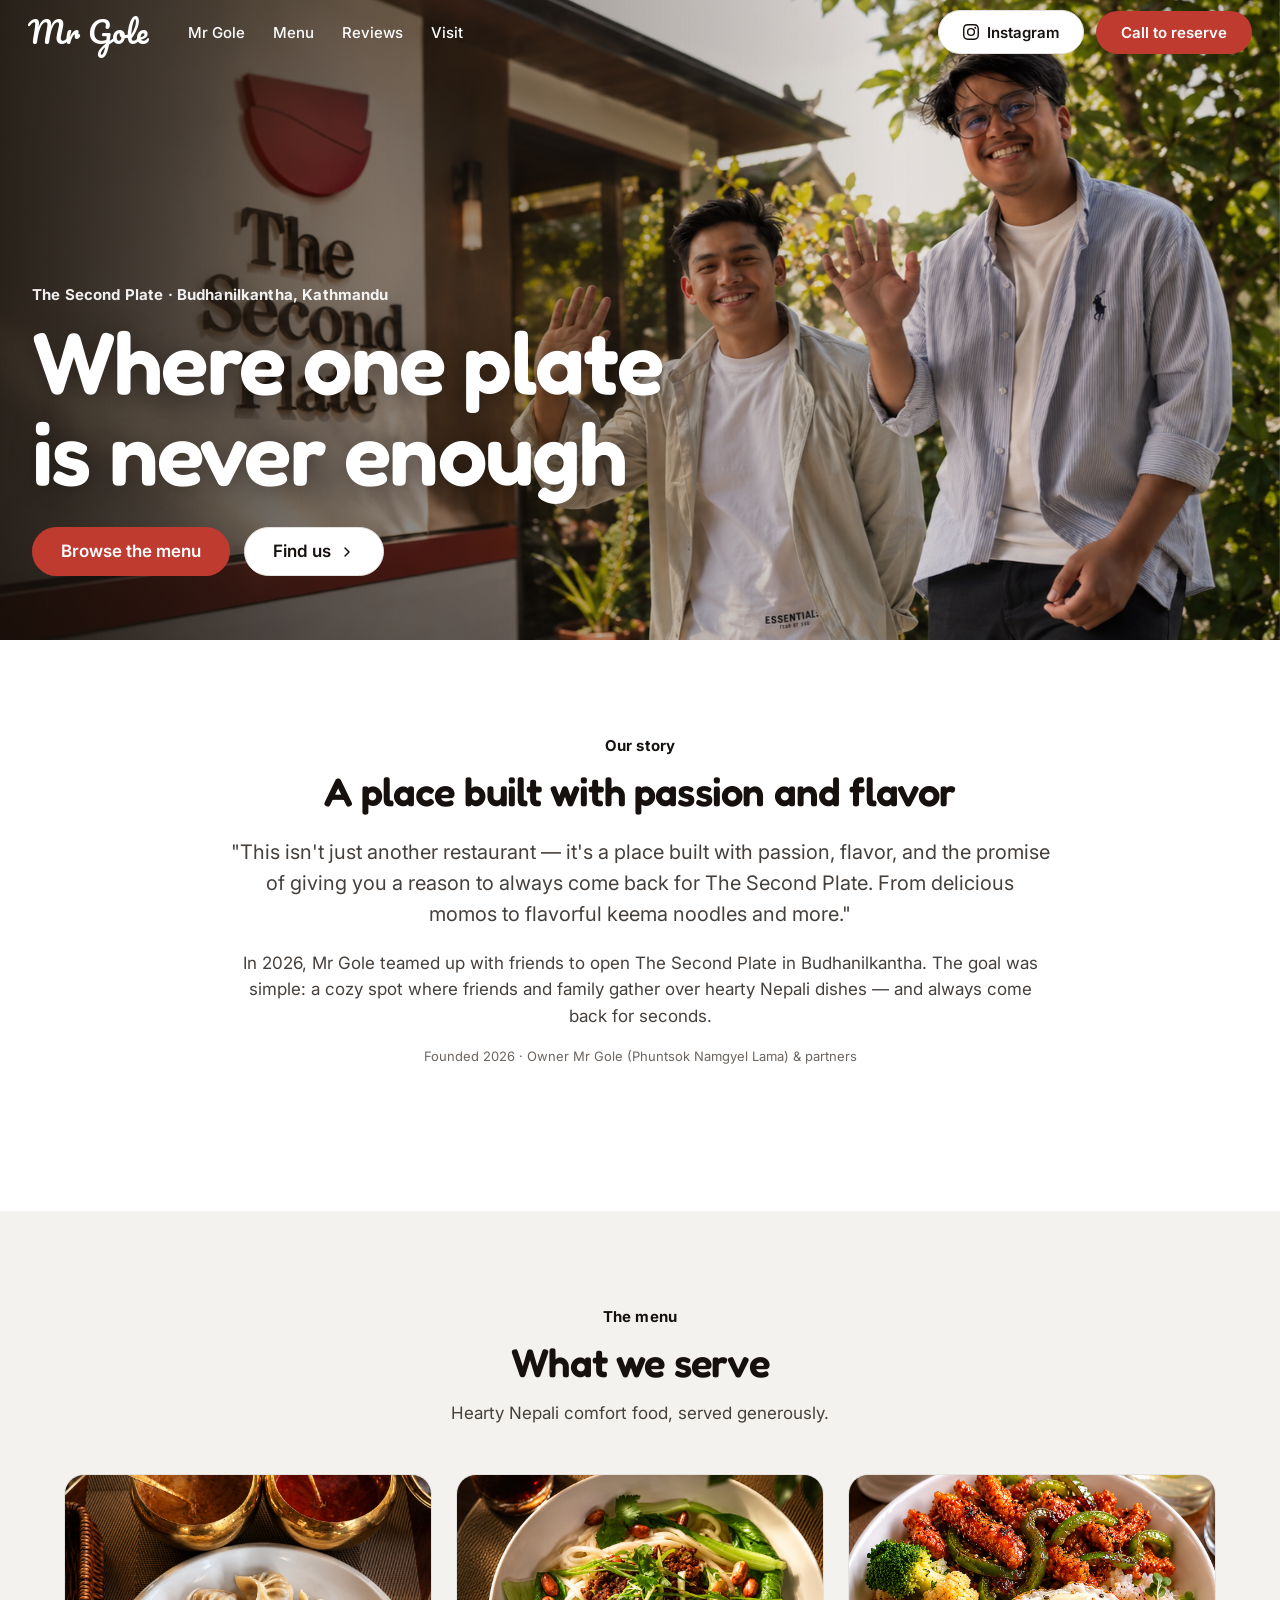
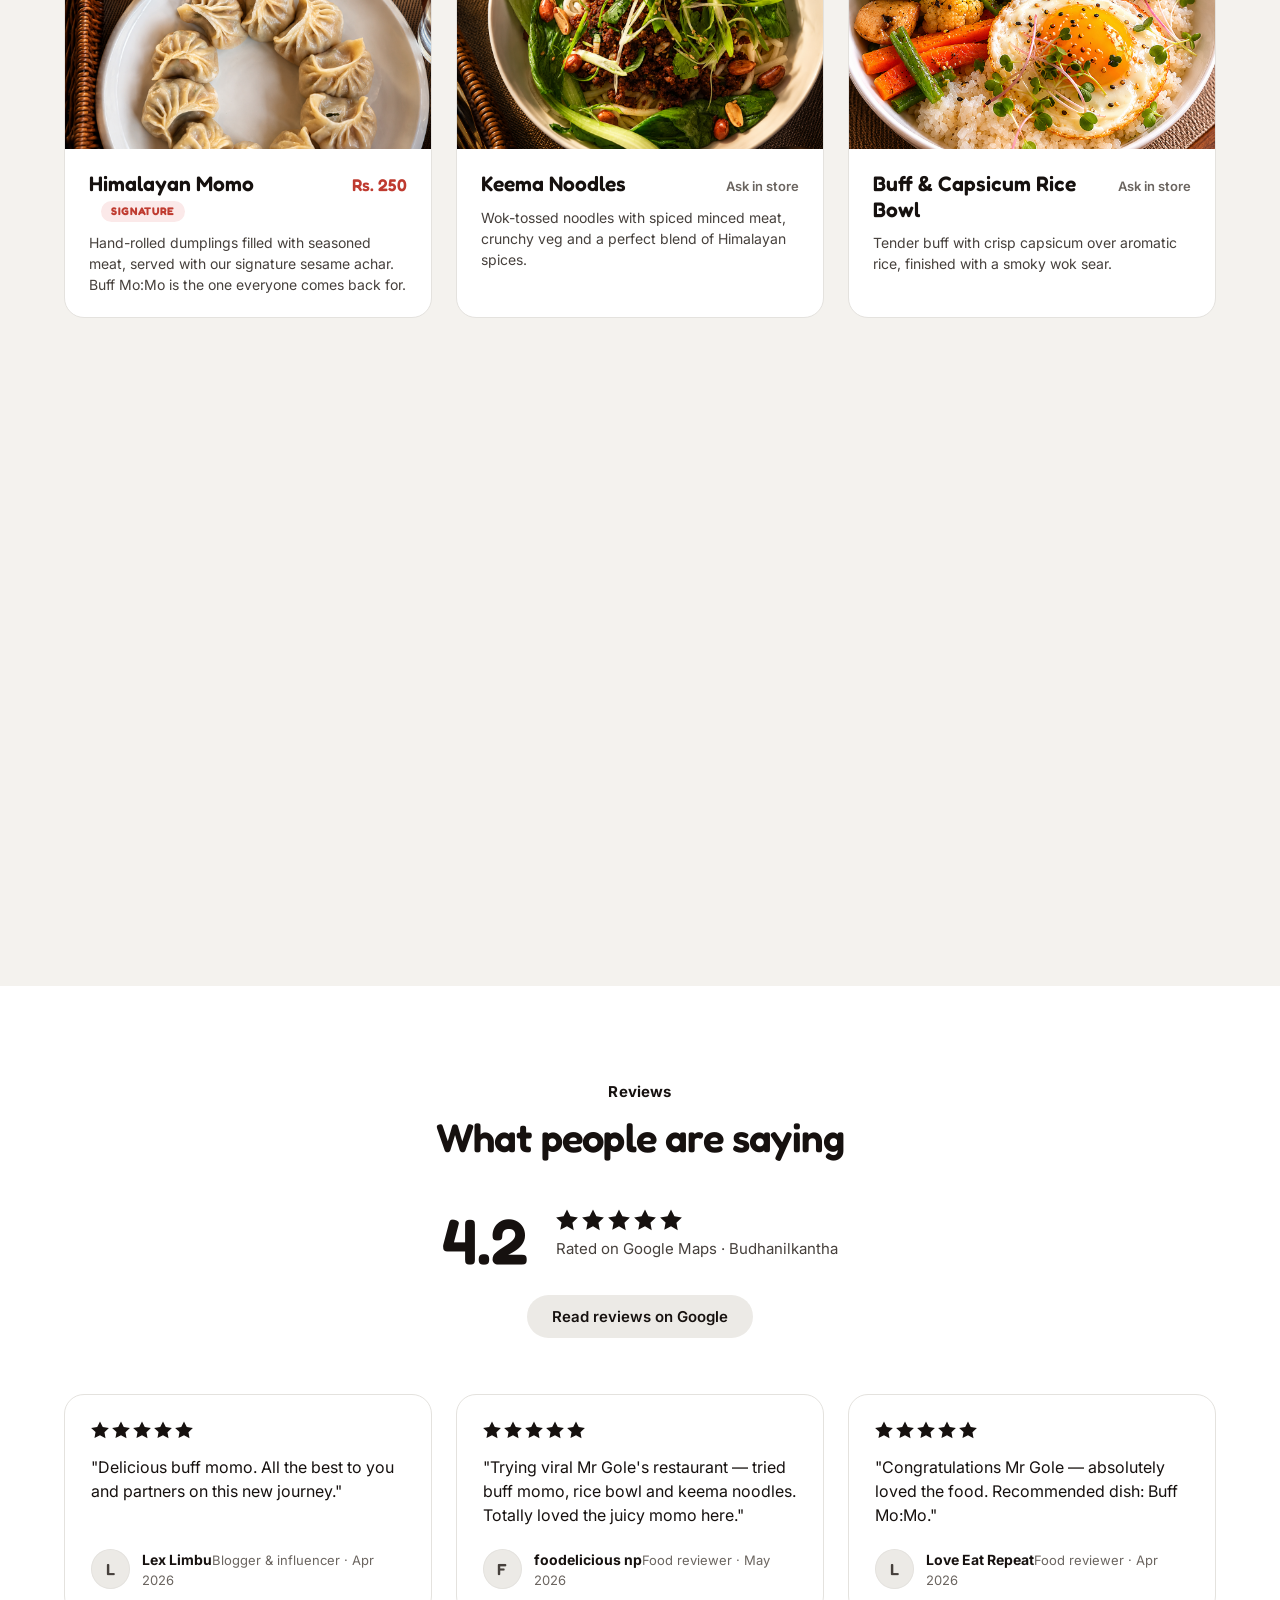
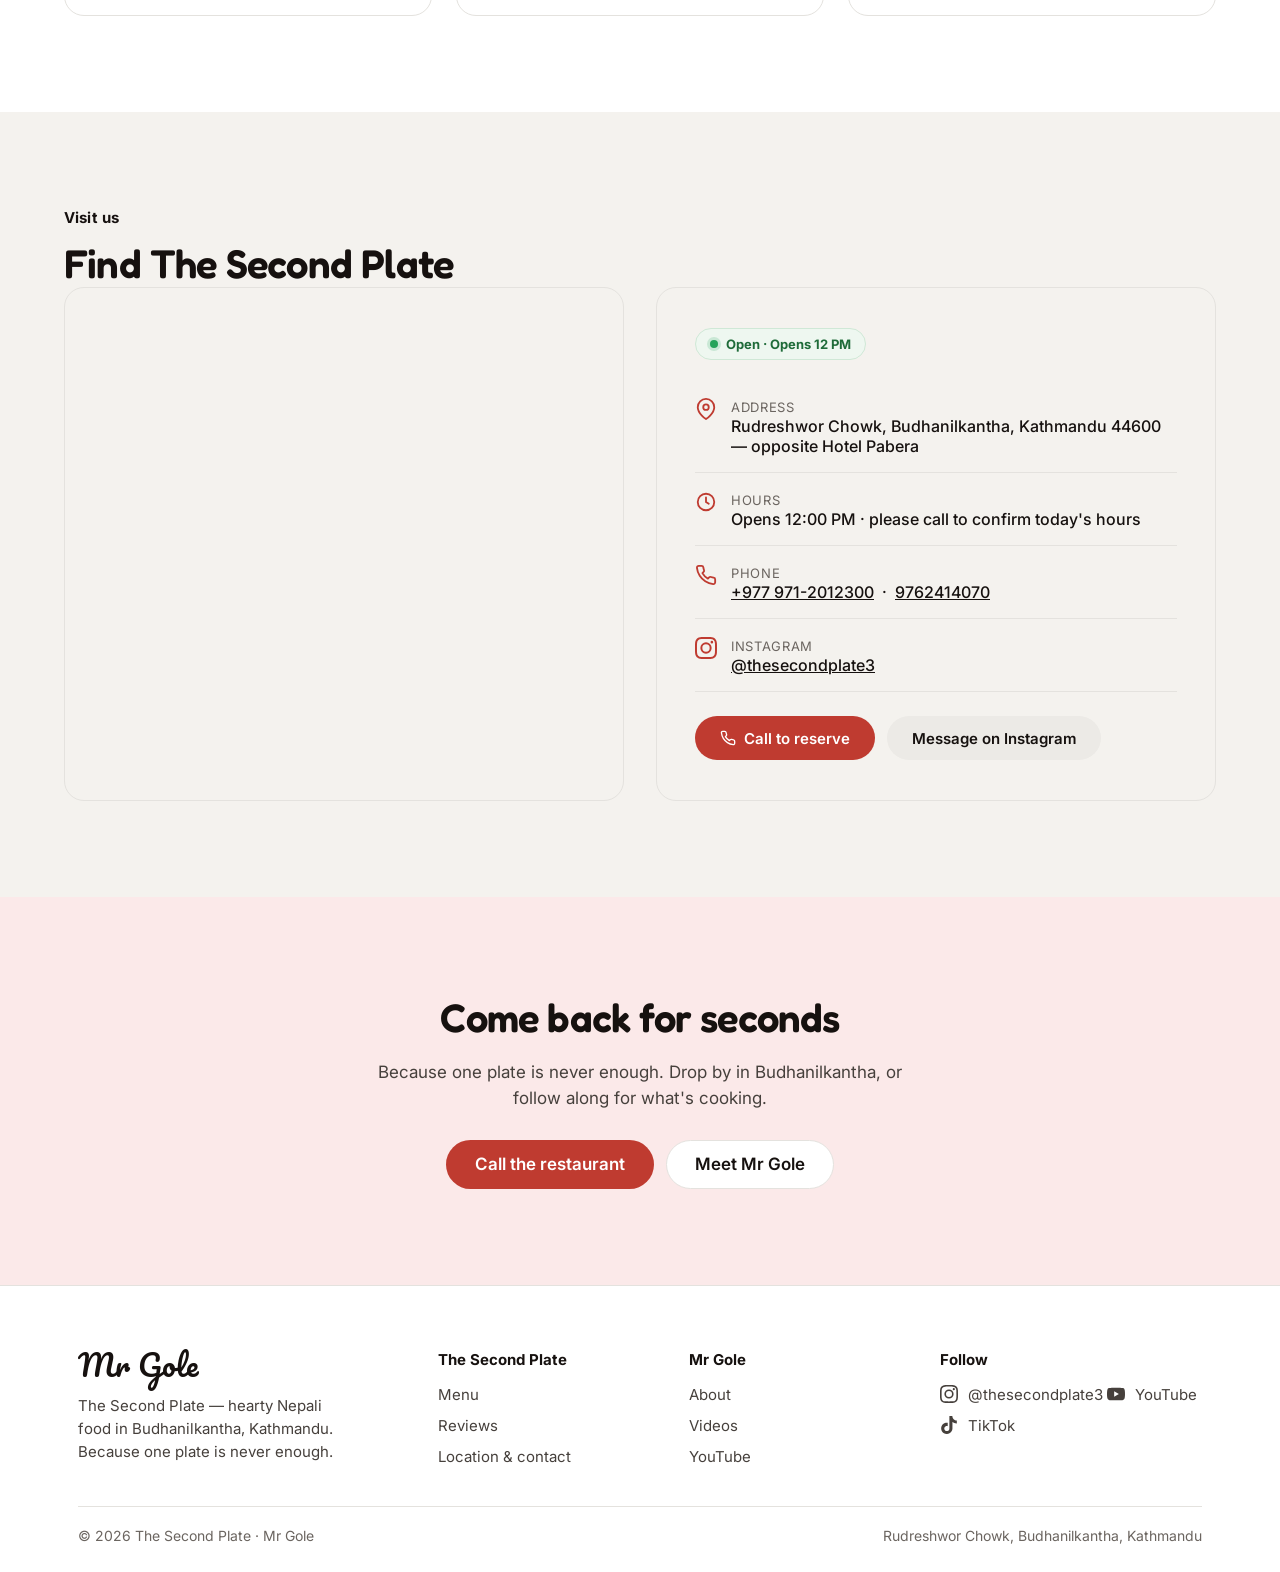
==== commit e8e69d14: "feat: real photos, journey section, real menu, fix contact icon - About: remove incorrect 'Mr Pandey" ====
--- a/the-second-plate.html
+++ b/the-second-plate.html
@@ -91,42 +91,67 @@
         <h2 class="h2">What we serve</h2>
         <p class="body" style="margin-top:14px">Hearty Nepali comfort food, served generously.</p>
       </div>
-      <!-- NOTE[owner]: ONLY Buff Mo:Mo (Rs.250) is publicly confirmed. Other prices intentionally
-           shown as "Ask in store" — do not invent prices. Add the full menu image / prices from
-           @thesecondplate3 when available. -->
+      <!-- NOTE[owner]: items + descriptions are from the restaurant's own printed menu.
+           Only Buff Mo:Mo (Rs.250) price is confirmed; others show "Ask in store" until prices supplied. -->
+      <div class="dish-grid">
+        <article class="dish-card reveal">
+          <div class="dish-card__img" style="background-image:url(assets/img/dish-momo.png)" role="img" aria-label="Himalayan Momo"></div>
+          <div class="dish-card__body">
+            <div class="dish-card__row">
+              <span class="dish-card__name">Himalayan Momo<span class="tag tag--signature">Signature</span></span>
+              <span class="dish-card__price">Rs. 250</span>
+            </div>
+            <p class="dish-card__desc">Hand-rolled dumplings filled with seasoned meat, served with our signature sesame achar. Buff Mo:Mo is the one everyone comes back for.</p>
+          </div>
+        </article>
+        <article class="dish-card reveal" data-delay="1">
+          <div class="dish-card__img" style="background-image:url(assets/img/dish-keema-noodles.png)" role="img" aria-label="Keema Noodles"></div>
+          <div class="dish-card__body">
+            <div class="dish-card__row">
+              <span class="dish-card__name">Keema Noodles</span>
+              <span class="dish-card__price dish-card__price--ask">Ask in store</span>
+            </div>
+            <p class="dish-card__desc">Wok-tossed noodles with spiced minced meat, crunchy veg and a perfect blend of Himalayan spices.</p>
+          </div>
+        </article>
+        <article class="dish-card reveal" data-delay="2">
+          <div class="dish-card__img" style="background-image:url(assets/img/dish-rice-bowl.png)" role="img" aria-label="Buff & Capsicum Rice Bowl"></div>
+          <div class="dish-card__body">
+            <div class="dish-card__row">
+              <span class="dish-card__name">Buff &amp; Capsicum Rice Bowl</span>
+              <span class="dish-card__price dish-card__price--ask">Ask in store</span>
+            </div>
+            <p class="dish-card__desc">Tender buff with crisp capsicum over aromatic rice, finished with a smoky wok sear.</p>
+          </div>
+        </article>
+      </div>
+
       <div class="menu-list reveal">
         <div class="menu-row">
           <div>
-            <span class="menu-row__name">Buff Mo:Mo<span class="tag tag--signature">Signature</span></span>
-            <p class="menu-row__desc">Juicy, spiced buffalo dumplings — the dish everyone comes back for.</p>
-          </div>
-          <span class="menu-row__price">Rs. 250</span>
+            <span class="menu-row__name">Himalayan Fried Rice</span>
+            <p class="menu-row__desc">Fragrant basmati rice stir-fried with fresh vegetables, egg and subtle Himalayan spices.</p>
+          </div>
+          <span class="menu-row__price menu-row__price--ask">Ask in store</span>
         </div>
         <div class="menu-row">
           <div>
-            <span class="menu-row__name">Keema Noodles</span>
-            <p class="menu-row__desc">Tender minced meat in a flavorful gravy over hot noodles. A generous portion.</p>
+            <span class="menu-row__name">Chicken &amp; Capsicum Rice Bowl</span>
+            <p class="menu-row__desc">Juicy chicken with bell peppers over steamed rice, finished with light spices and fresh herbs.</p>
           </div>
           <span class="menu-row__price menu-row__price--ask">Ask in store</span>
         </div>
         <div class="menu-row">
           <div>
-            <span class="menu-row__name">Rice Bowl</span>
-            <p class="menu-row__desc">Hearty local rice bowl — featured as the "best rice bowl in Kathmandu."</p>
+            <span class="menu-row__name">Sukuti Aalu Heritage Plate</span>
+            <p class="menu-row__desc">Smoked sukuti with spiced potatoes and traditional mountain spices — celebrating Nepal's rich culinary heritage.</p>
           </div>
           <span class="menu-row__price menu-row__price--ask">Ask in store</span>
         </div>
-        <div class="menu-row">
-          <div>
-            <span class="menu-row__name">Keema Naan</span>
-            <p class="menu-row__desc">Warm naan stuffed with spiced minced meat.</p>
-          </div>
-          <span class="menu-row__price menu-row__price--ask">Ask in store</span>
-        </div>
       </div>
       <div class="menu-note reveal">
-        <h3 class="h3">Full menu in-store</h3>
-        <p class="body" style="margin:12px 0 20px">See the complete menu and today's prices at the restaurant, or on our Instagram.</p>
+        <h3 class="h3">Save room for the second</h3>
+        <p class="body" style="margin:12px 0 20px">See today's full menu and prices at the restaurant, or message us on Instagram.</p>
         <a class="mg-btn mg-btn--primary" href="https://www.instagram.com/thesecondplate3" target="_blank" rel="noopener">
           <svg width="17" height="17" aria-hidden="true"><use href="#i-instagram"></use></svg> Menu on Instagram
         </a>
--- a/css/site.css
+++ b/css/site.css
@@ -100,8 +100,9 @@
 }
 .hero__media--restaurant::after { background-image: url(../assets/img/hero-restaurant.png); }
 .hero__media--creator::after {
-  /* warm placeholder until a real Mr Gole hero photo is supplied — TODO[owner]: replace with licensed photo */
-  background-image: linear-gradient(120deg, #3a2a1e 0%, #6b4a32 45%, #9a6b44 100%);
+  /* Mr Gole at The Second Plate (owner-supplied photo) */
+  background-image: url(../assets/img/hero-restaurant.png);
+  background-position: center 30%;
 }
 .hero__scrim { position: absolute; inset: 0; background: var(--hero-scrim); z-index: 1; }
 .hero__aside {
@@ -201,6 +202,7 @@
 .video-card__thumb {
   aspect-ratio: 16/9; position: relative; overflow: hidden;
   background: linear-gradient(135deg, #2b1d14, #5a3c28);
+  background-size: cover; background-position: center;
   display: flex; align-items: center; justify-content: center;
 }
 .video-card__play {
@@ -320,6 +322,7 @@
 .kv { display: flex; gap: 14px; padding: 16px 0; border-bottom: 1px solid var(--border); }
 .kv:last-of-type { border-bottom: 0; }
 .kv__icon { width: 22px; height: 22px; color: var(--brand-red); flex-shrink: 0; margin-top: 2px; }
+.kv__icon svg { width: 100%; height: 100%; display: block; }
 .kv__label { font-size: 13px; color: var(--fg3); text-transform: uppercase; letter-spacing: .05em; }
 .kv__value { font-size: 16px; color: var(--fg1); font-weight: 500; }
 .kv__value a:hover { color: var(--brand-red); }
@@ -361,6 +364,28 @@
 }
 
 /* ============================================================
+   Milestones (journey / recognition) — 4-up
+   ============================================================ */
+.lanes--4 { grid-template-columns: repeat(4, 1fr); }
+
+/* ============================================================
+   Dish cards (menu with photos)
+   ============================================================ */
+.dish-grid { display: grid; grid-template-columns: repeat(3, 1fr); gap: 24px; margin-bottom: 40px; }
+.dish-card {
+  background: #fff; border: 1px solid var(--border); border-radius: var(--radius-card); overflow: hidden;
+  transition: border-color var(--dur) var(--ease), transform var(--dur) var(--ease);
+}
+.dish-card:hover { border-color: var(--border-strong); transform: translateY(-3px); }
+.dish-card__img { aspect-ratio: 4/3; background-size: cover; background-position: center; }
+.dish-card__body { padding: 22px 24px; }
+.dish-card__row { display: flex; justify-content: space-between; align-items: baseline; gap: 12px; }
+.dish-card__name { font-family: var(--font-display); font-weight: 600; font-size: 21px; color: var(--fg1); line-height: 1.2; }
+.dish-card__price { font-family: var(--font-display); font-weight: 600; font-size: 17px; color: var(--brand-red); white-space: nowrap; }
+.dish-card__price--ask { font-family: var(--font-body); font-size: 13px; color: var(--fg3); }
+.dish-card__desc { font-size: 14px; line-height: 1.5; color: var(--fg2); margin: 10px 0 0; }
+
+/* ============================================================
    Scroll-reveal motion (calm, no overshoot)
    ============================================================ */
 .reveal { opacity: 0; transform: translateY(16px); transition: opacity .6s var(--ease), transform .6s var(--ease); }
@@ -379,6 +404,8 @@
 @media (max-width: 960px) {
   :root { --text-hero: 56px; --text-h1: 40px; --text-h2: 30px; --space-9: 64px; }
   .video-grid, .lanes, .testi-grid { grid-template-columns: 1fr 1fr; }
+  .lanes--4 { grid-template-columns: repeat(2, 1fr); }
+  .dish-grid { grid-template-columns: 1fr 1fr; }
   .socials { grid-template-columns: 1fr 1fr; }
   .split { flex-direction: column; }
   .split--reverse { flex-direction: column; }
@@ -393,7 +420,8 @@
   :root { --text-hero: 44px; --gutter: 18px; }
   .main-nav { display: none; }
   .nav-right .label-hide { display: none; }
-  .video-grid, .lanes, .testi-grid, .socials, .footer-grid { grid-template-columns: 1fr; }
+  .video-grid, .lanes, .testi-grid, .socials, .footer-grid,
+  .lanes--4, .dish-grid { grid-template-columns: 1fr !important; }
   .stats { gap: 28px; }
   .split__text { padding: 32px 24px; }
   .rating-score { font-size: 52px; }
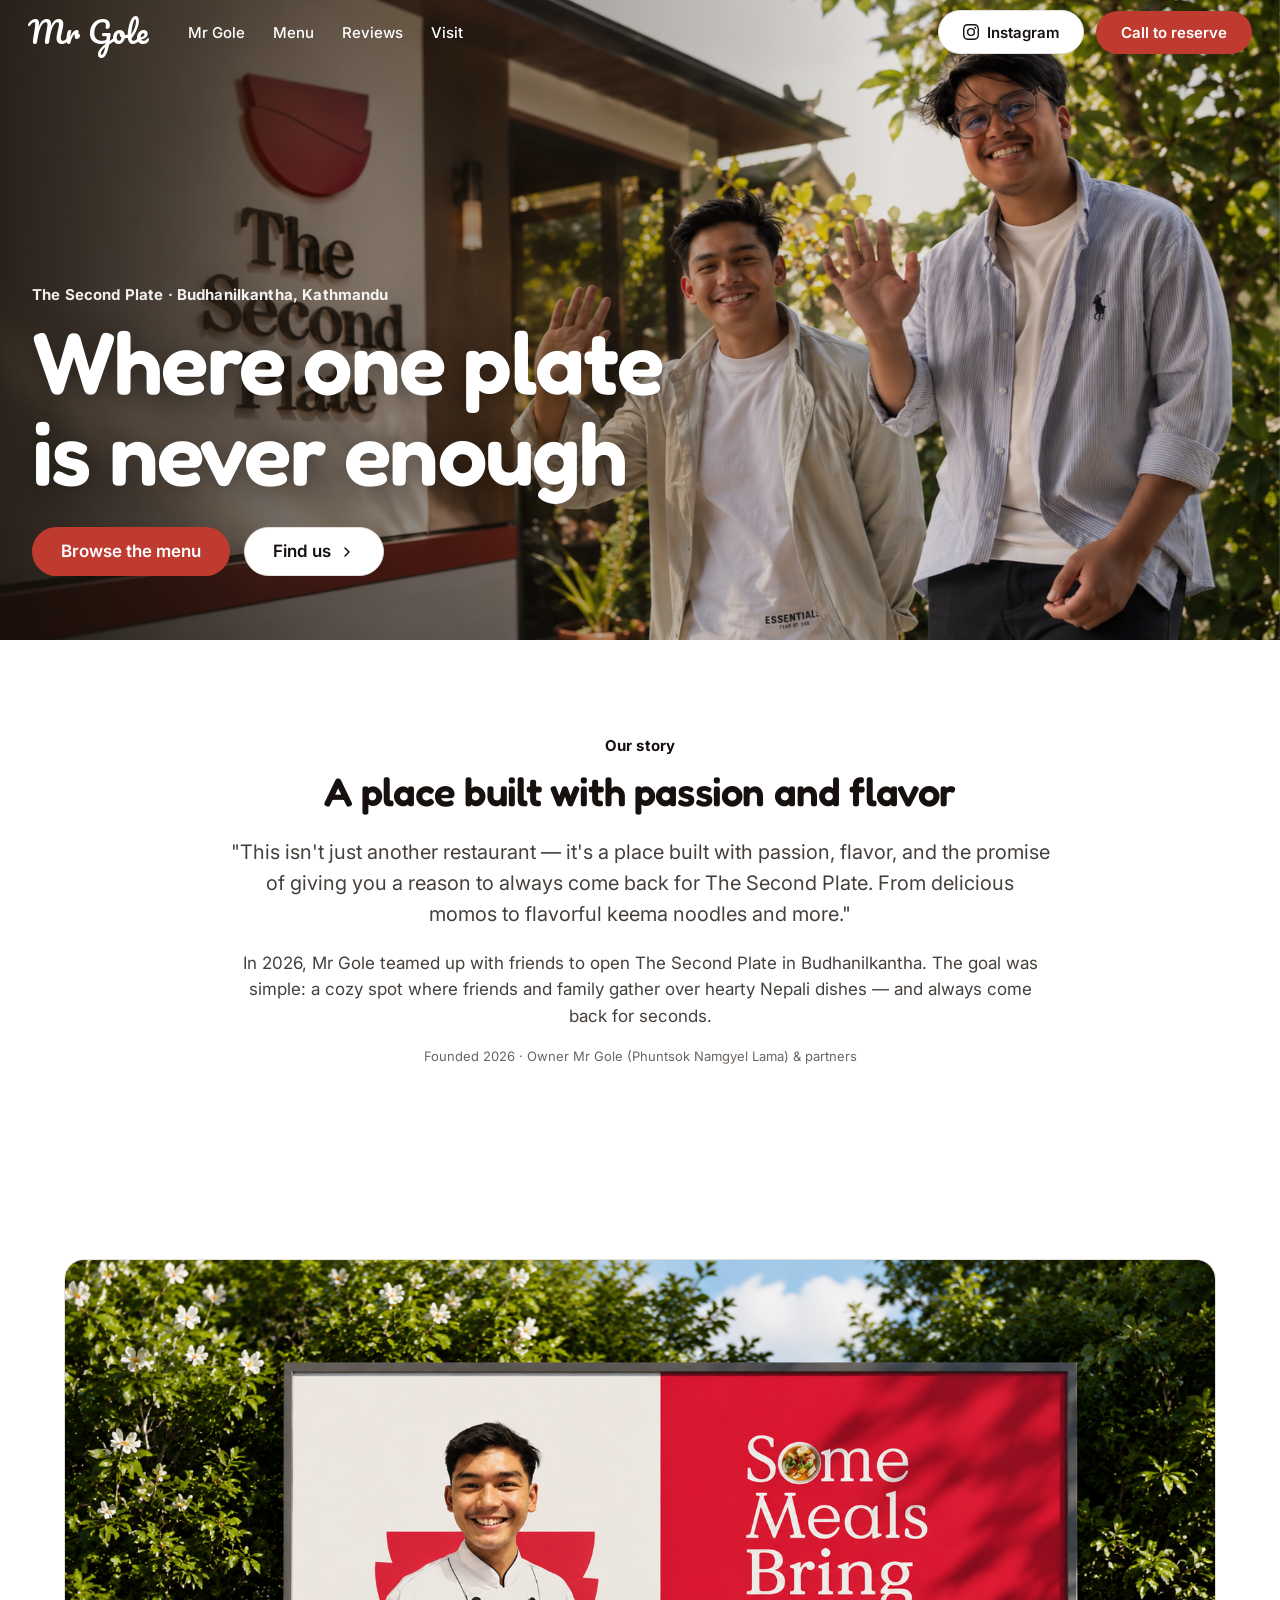
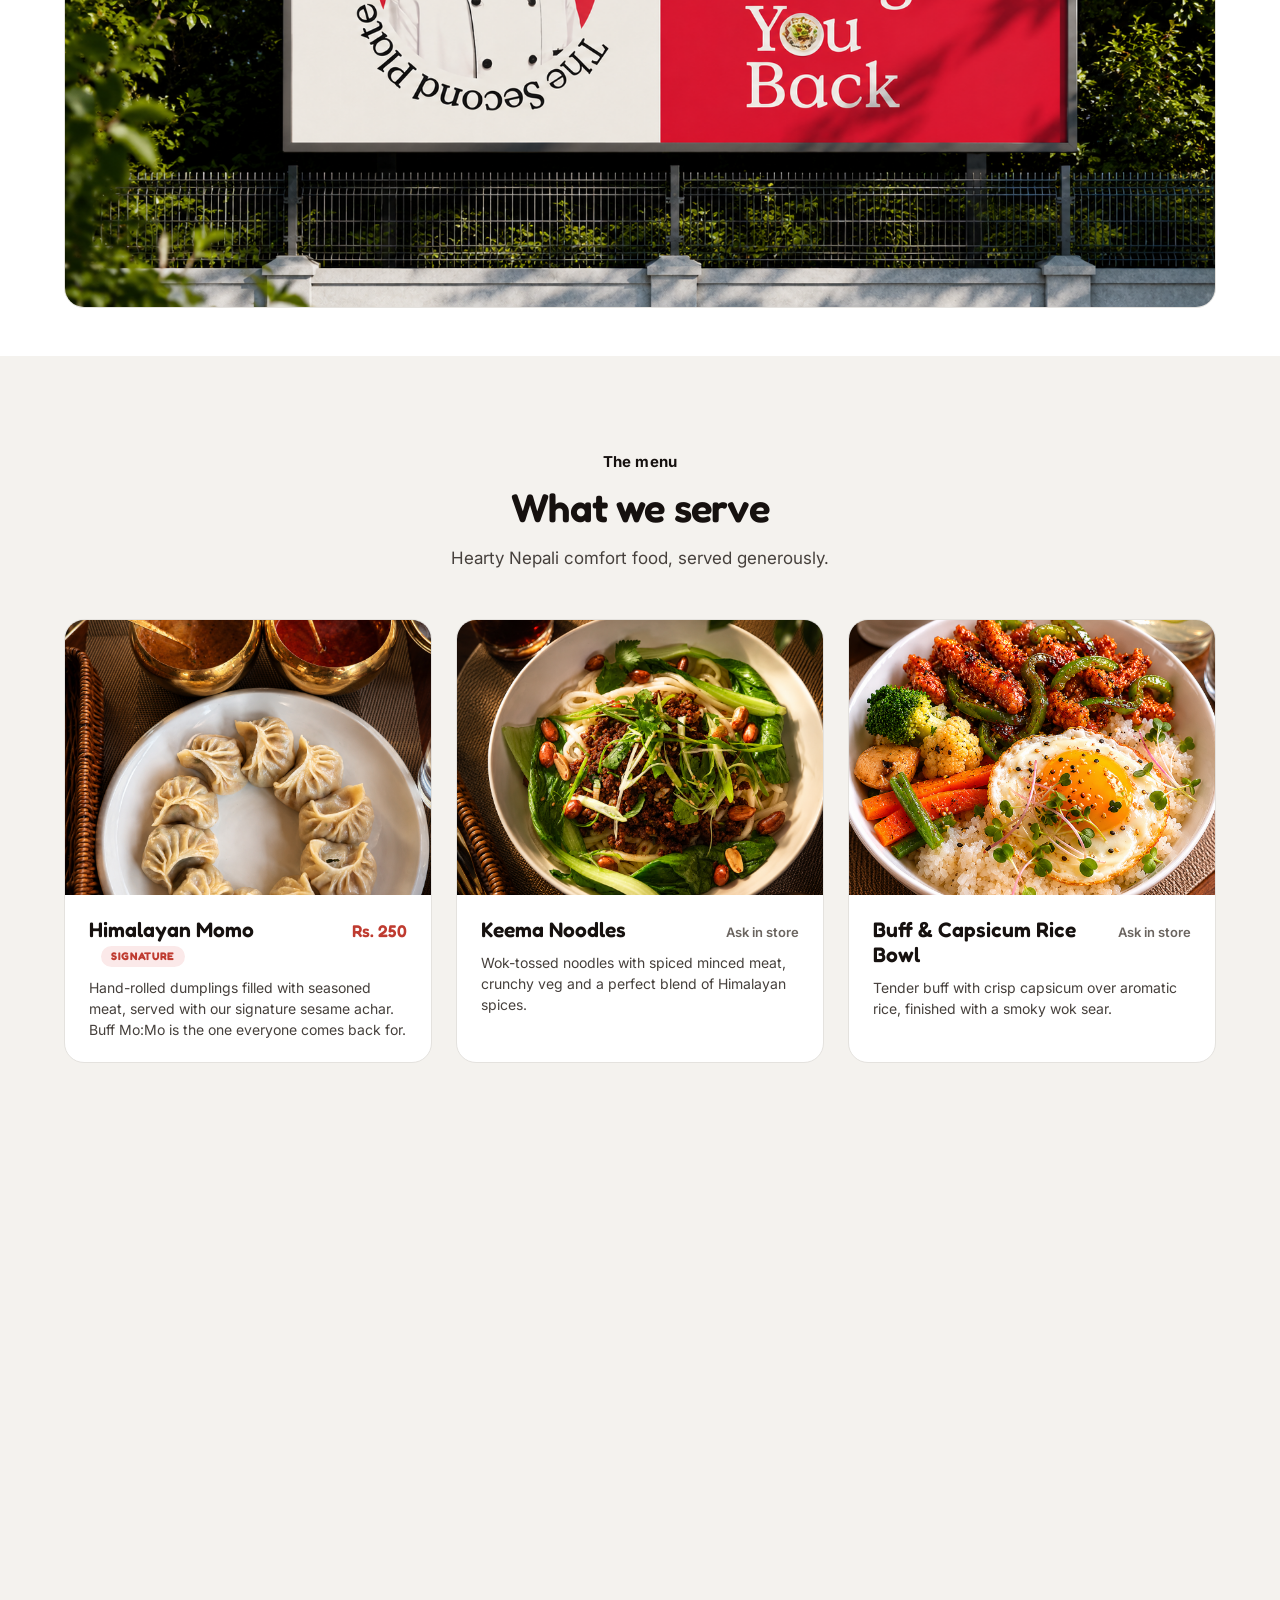
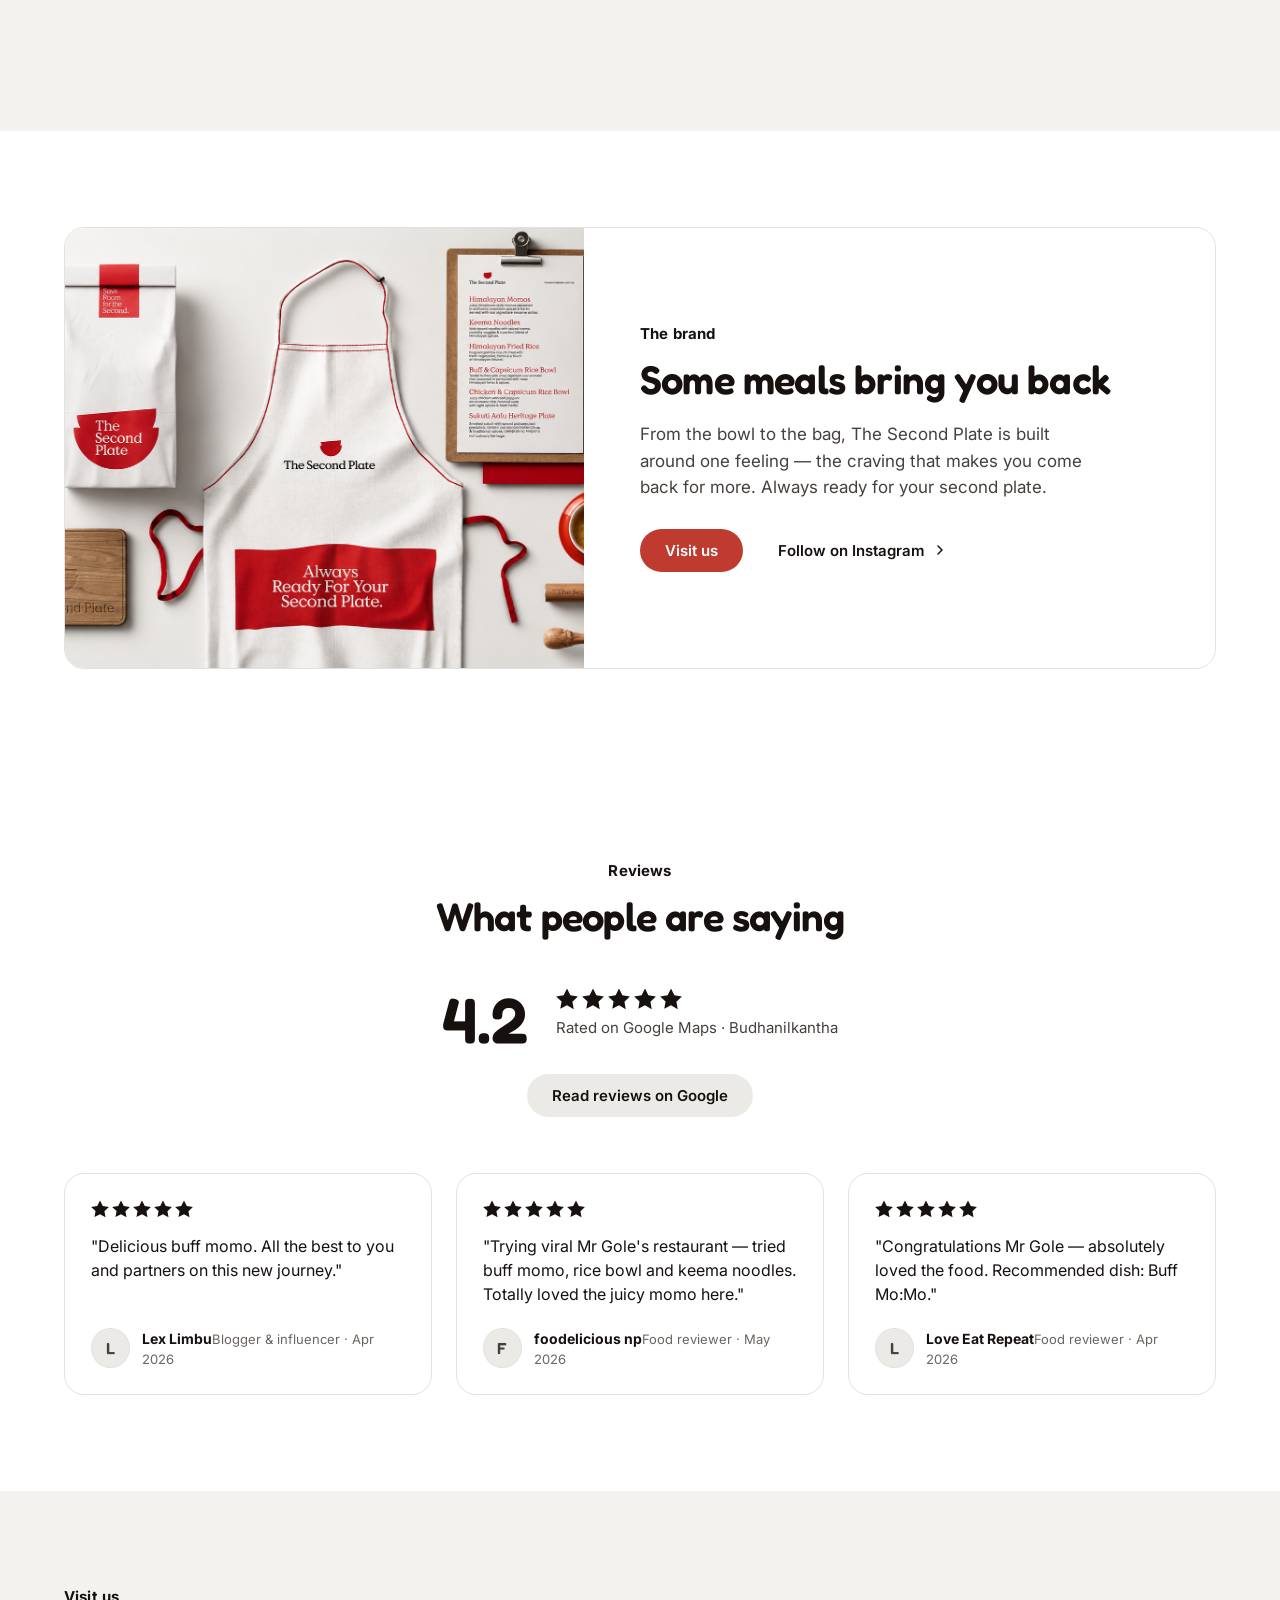
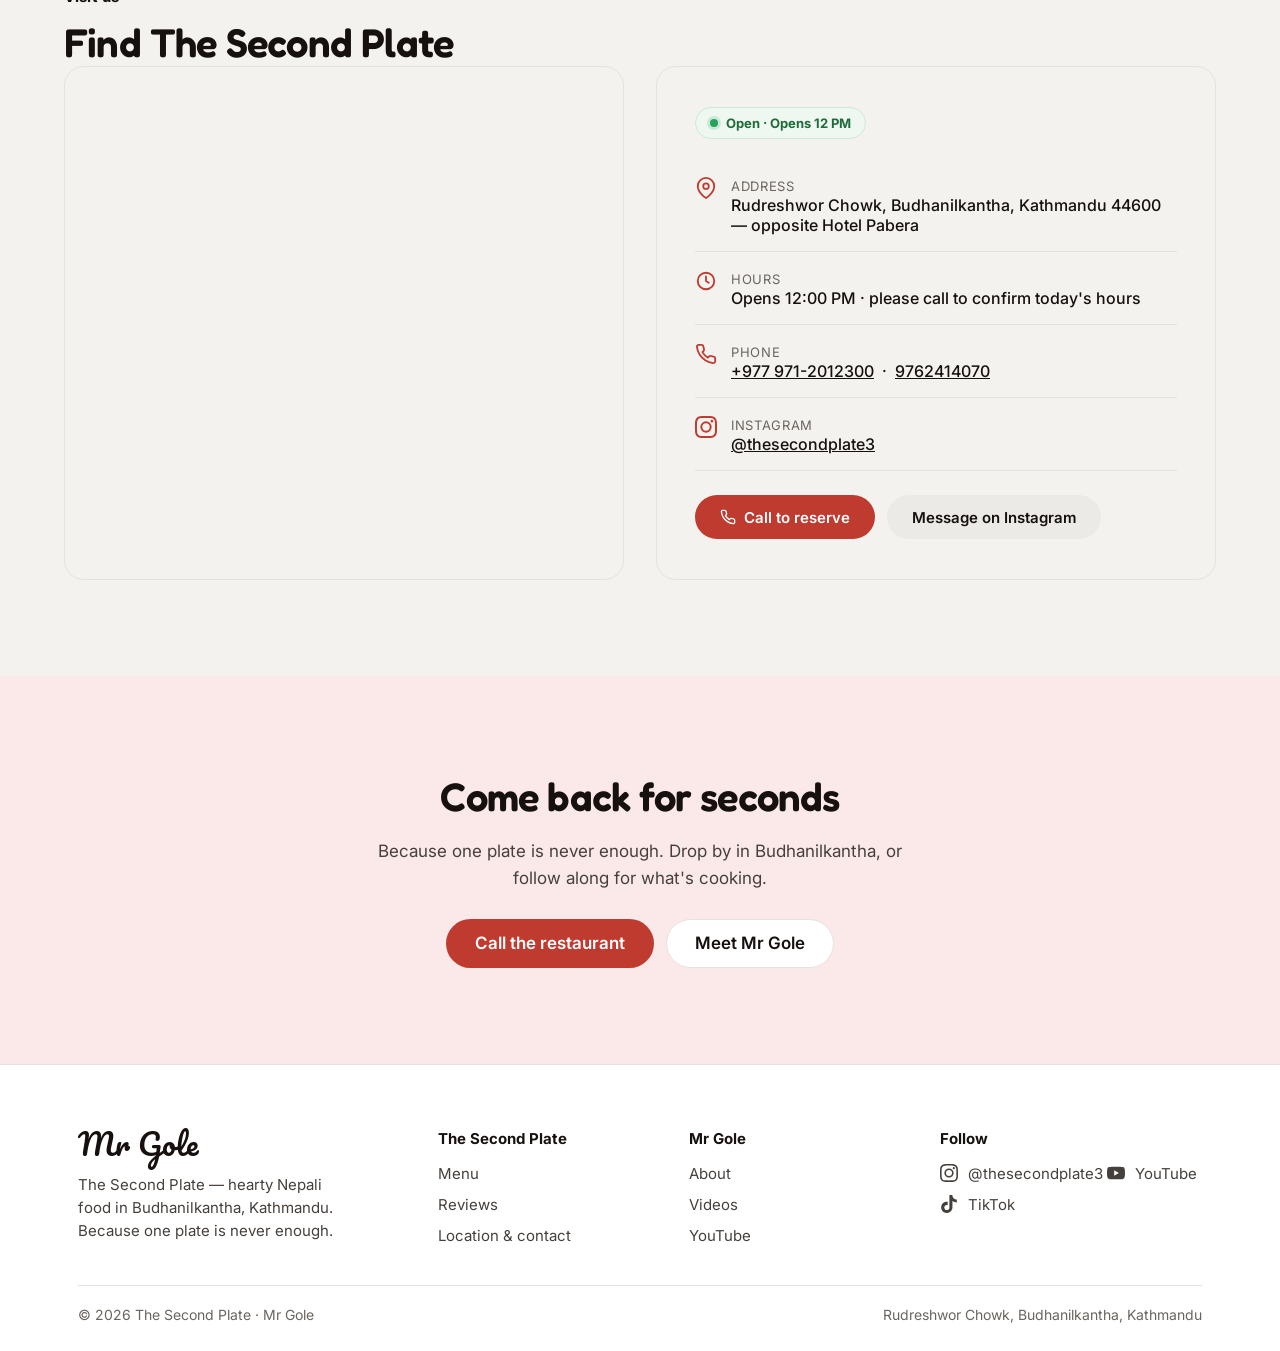
==== commit f3e306e5: "feat: add brand billboard band + brand-mockup split (The Second Plate)" ====
--- a/the-second-plate.html
+++ b/the-second-plate.html
@@ -83,6 +83,15 @@
     </div>
   </section>
 
+  <!-- ============ Brand band (billboard) ============ -->
+  <section class="section section--tight">
+    <div class="container">
+      <div class="mg-card reveal" style="border:1px solid var(--border)">
+        <img src="assets/img/billboard.png" alt="The Second Plate — some meals bring you back" style="width:100%;display:block">
+      </div>
+    </div>
+  </section>
+
   <!-- ============ Menu ============ -->
   <section class="section section--cream" id="menu">
     <div class="container">
@@ -155,6 +164,28 @@
         <a class="mg-btn mg-btn--primary" href="https://www.instagram.com/thesecondplate3" target="_blank" rel="noopener">
           <svg width="17" height="17" aria-hidden="true"><use href="#i-instagram"></use></svg> Menu on Instagram
         </a>
+      </div>
+    </div>
+  </section>
+
+  <!-- ============ Brand split (mockup) ============ -->
+  <section class="section">
+    <div class="container">
+      <div class="feature feature--first">
+        <div class="split split--reverse reveal">
+          <div class="split__text">
+            <p class="eyebrow">The brand</p>
+            <h2 class="h2">Some meals bring you back</h2>
+            <p class="body">From the bowl to the bag, The Second Plate is built around one feeling — the craving that makes you come back for more. Always ready for your second plate.</p>
+            <div class="split__actions">
+              <a class="mg-btn mg-btn--primary" href="#visit">Visit us</a>
+              <a class="mg-btn mg-btn--ghost" href="https://www.instagram.com/thesecondplate3" target="_blank" rel="noopener">Follow on Instagram <svg width="16" height="16" aria-hidden="true"><use href="#i-chevron"></use></svg></a>
+            </div>
+          </div>
+          <div class="split__media">
+            <div class="photo photo--img photo--zoom" style="background-image:url(assets/img/brand-mockup.png);background-color:#f4f2ee" role="img" aria-label="The Second Plate brand — apron, packaging and menu"></div>
+          </div>
+        </div>
       </div>
     </div>
   </section>
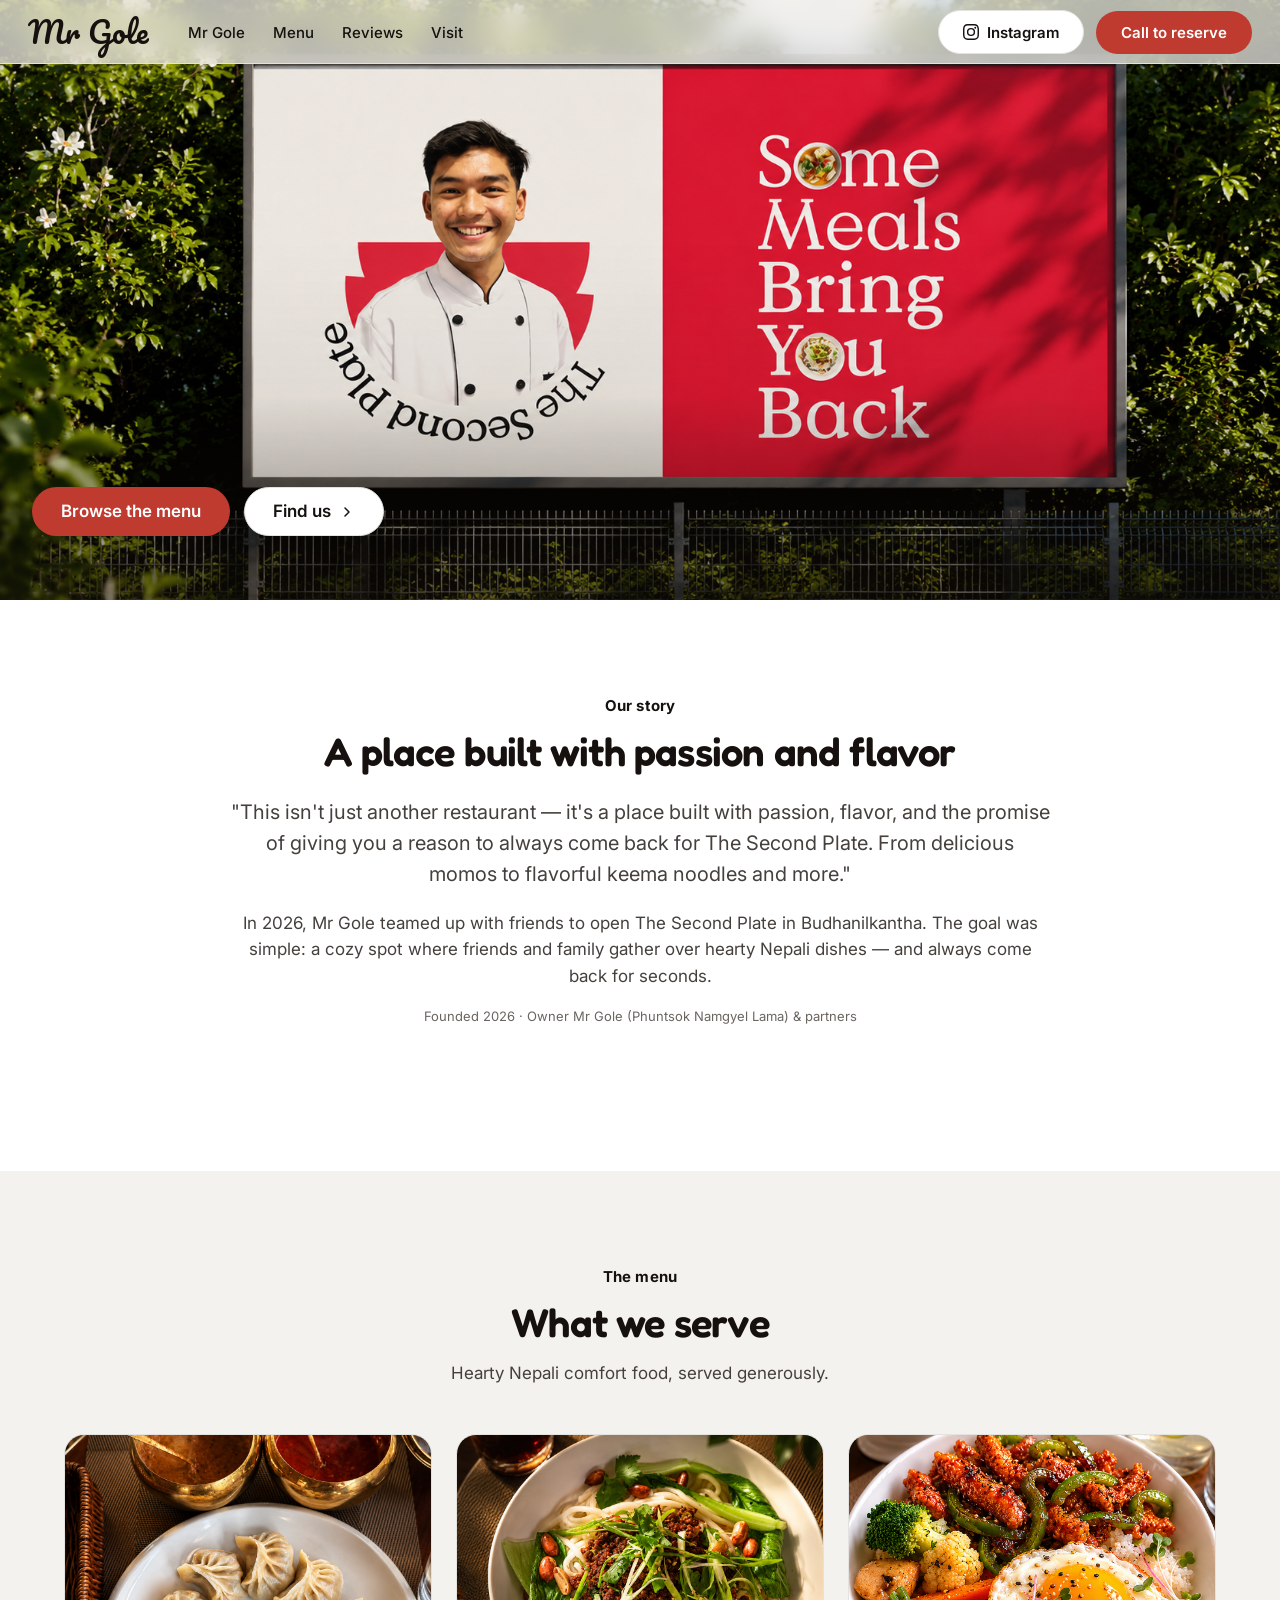
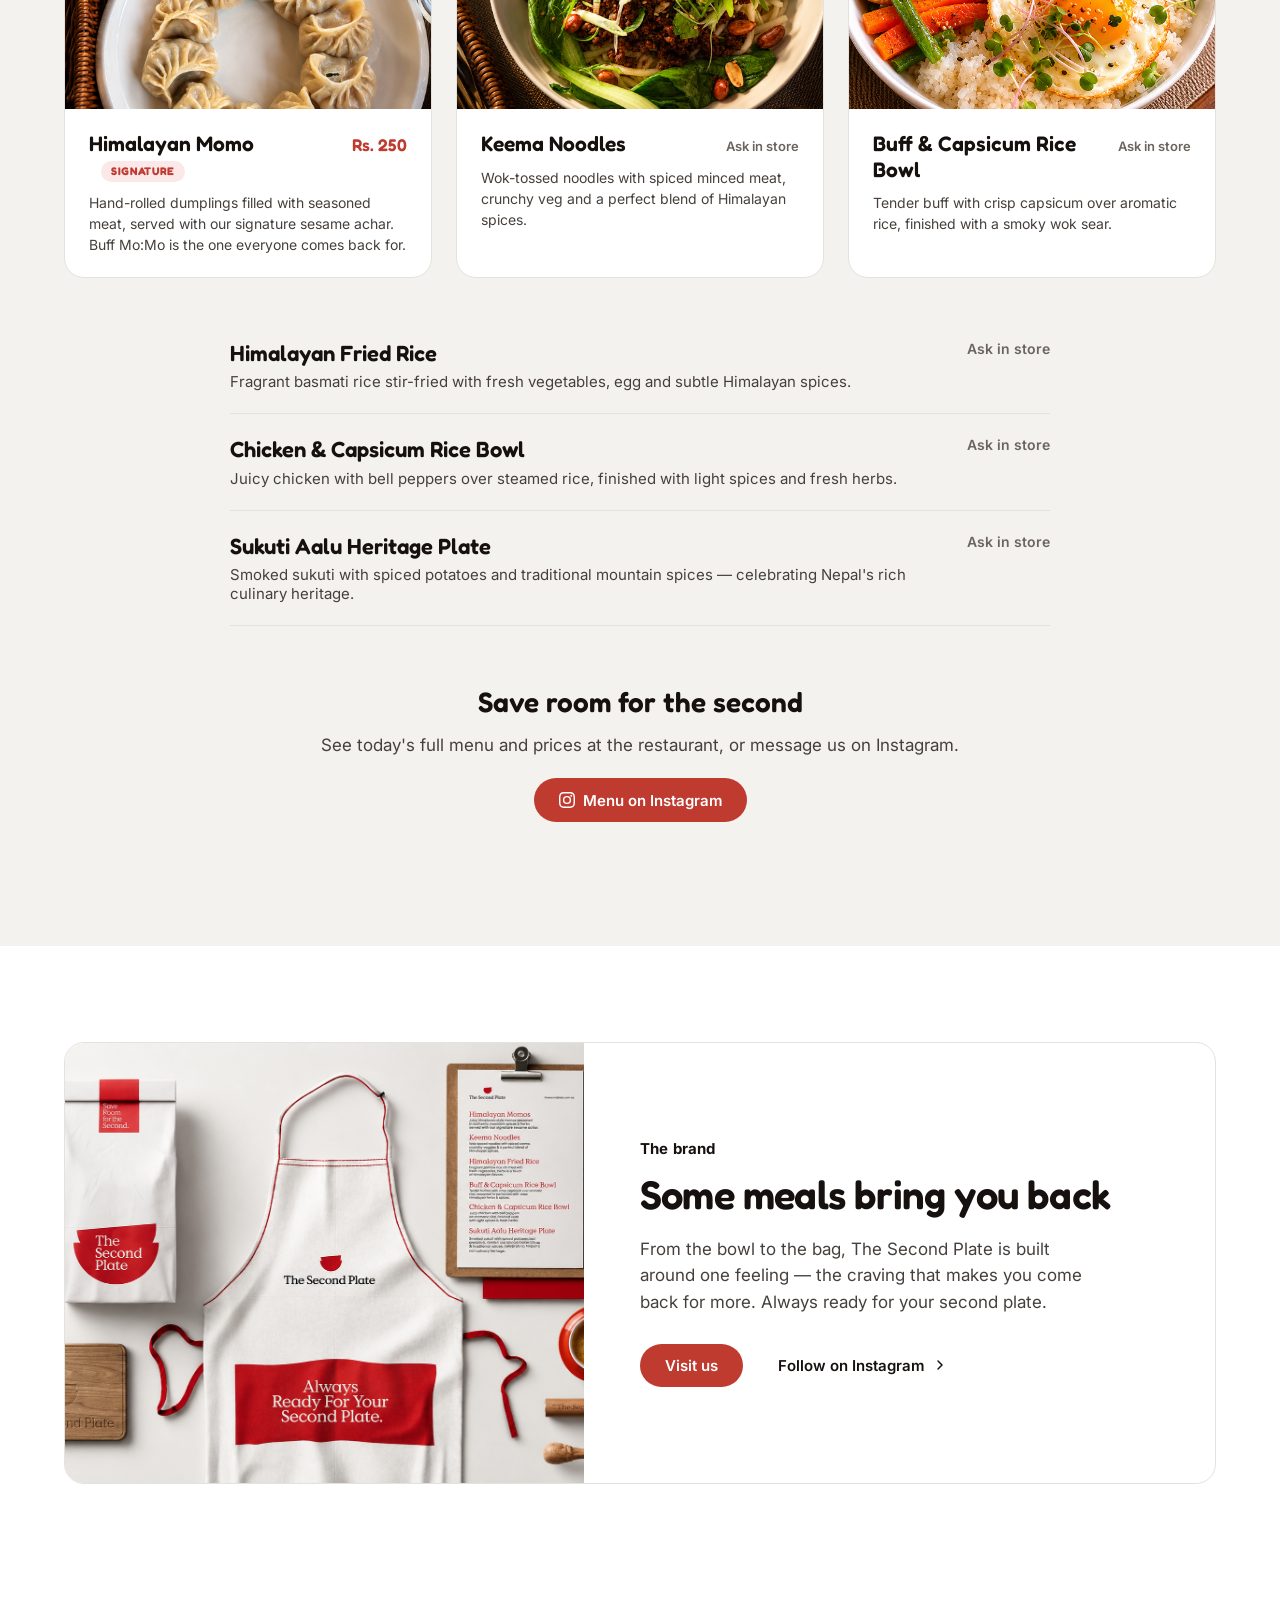
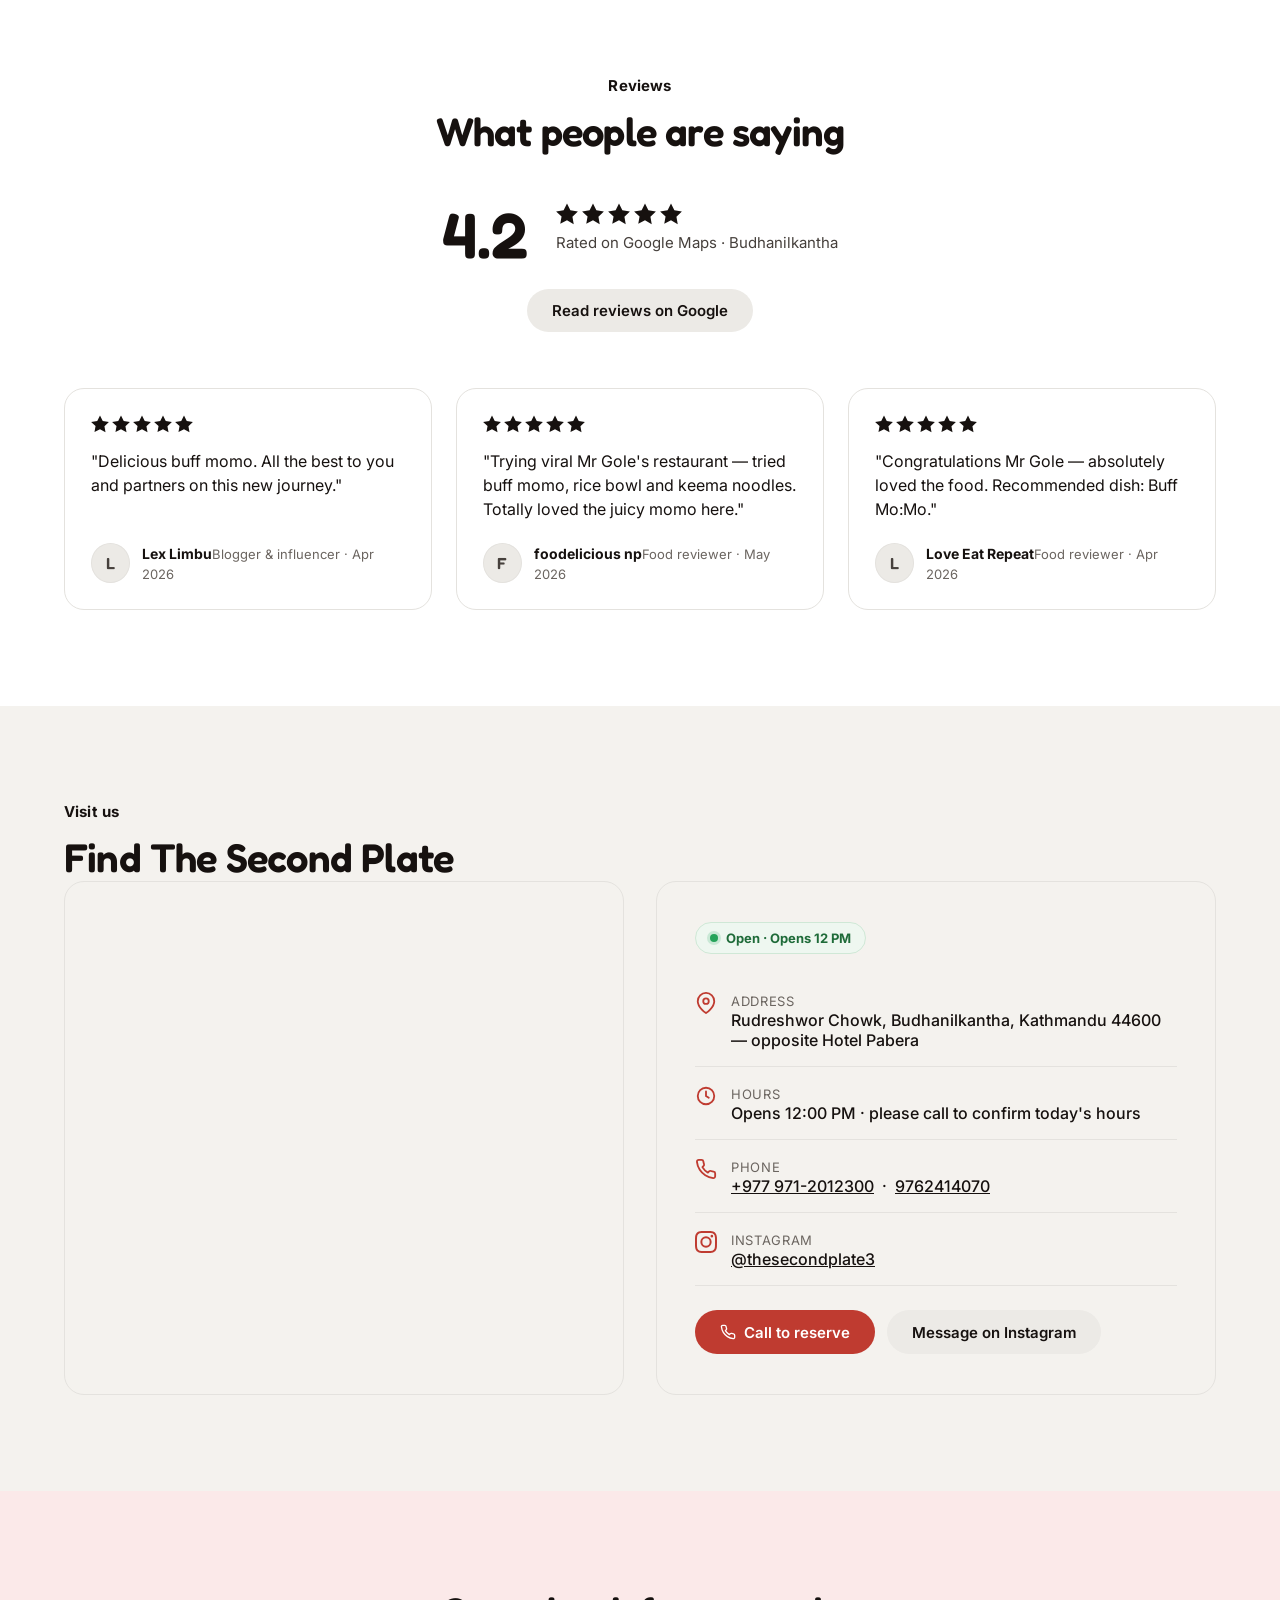
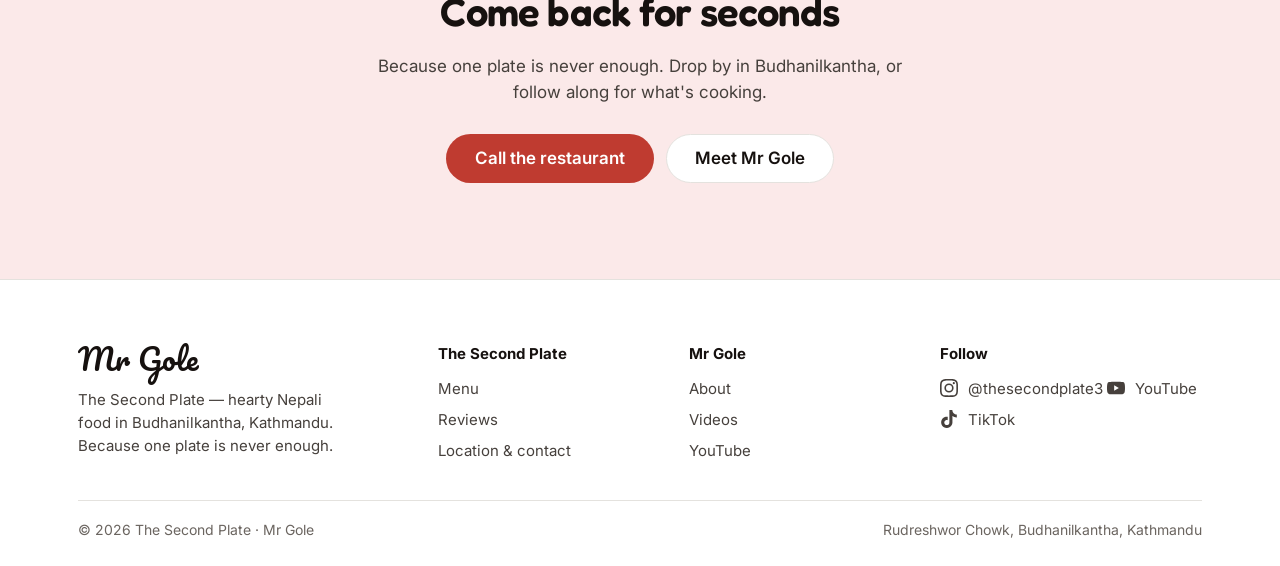
==== commit 0ad939c5: "feat: About page, hero restyle, billboard hero, frosted navs, scroll-morph video gallery - New about" ====
--- a/the-second-plate.html
+++ b/the-second-plate.html
@@ -30,7 +30,7 @@
 </svg>
 
 <!-- ============ Header ============ -->
-<header class="site-header" role="banner">
+<header class="site-header site-header--prefers-solid" role="banner">
   <div class="site-header__inner">
     <div class="nav-left">
       <a class="logo" href="index.html" aria-label="Mr Gole — home">Mr Gole</a>
@@ -53,13 +53,12 @@
 
 <main id="main">
 
-  <!-- ============ Hero ============ -->
-  <section class="hero" aria-label="The Second Plate">
+  <!-- ============ Hero (billboard) ============ -->
+  <section class="hero hero--brand" aria-label="The Second Plate">
     <div class="hero__media hero__media--restaurant"></div>
     <div class="hero__scrim"></div>
     <div class="hero__body">
-      <p class="hero__eyebrow">The Second Plate · Budhanilkantha, Kathmandu</p>
-      <h1 class="hero__title">Where one plate is never enough</h1>
+      <h1 class="visually-hidden">The Second Plate — where one plate is never enough · Budhanilkantha, Kathmandu</h1>
       <div class="hero__actions">
         <a class="mg-btn mg-btn--primary mg-btn--lg" href="#menu">Browse the menu</a>
         <a class="mg-btn mg-btn--white mg-btn--lg" href="#visit">
@@ -79,15 +78,6 @@
         <p class="lead" style="margin-top:22px">"This isn't just another restaurant — it's a place built with passion, flavor, and the promise of giving you a reason to always come back for The Second Plate. From delicious momos to flavorful keema noodles and more."</p>
         <p class="body" style="margin-top:18px">In 2026, Mr Gole teamed up with friends to open The Second Plate in Budhanilkantha. The goal was simple: a cozy spot where friends and family gather over hearty Nepali dishes — and always come back for seconds.</p>
         <p class="fine" style="margin-top:18px">Founded 2026 · Owner Mr Gole (Phuntsok Namgyel Lama) &amp; partners</p>
-      </div>
-    </div>
-  </section>
-
-  <!-- ============ Brand band (billboard) ============ -->
-  <section class="section section--tight">
-    <div class="container">
-      <div class="mg-card reveal" style="border:1px solid var(--border)">
-        <img src="assets/img/billboard.png" alt="The Second Plate — some meals bring you back" style="width:100%;display:block">
       </div>
     </div>
   </section>
@@ -321,7 +311,7 @@
       <div>
         <div class="footer-col__head">Mr Gole</div>
         <div class="footer-col__links">
-          <a href="index.html#about">About</a>
+          <a href="about.html">About</a>
           <a href="index.html#videos">Videos</a>
           <a href="https://www.youtube.com/@mrgole8" target="_blank" rel="noopener">YouTube</a>
         </div>
--- a/css/site.css
+++ b/css/site.css
@@ -55,7 +55,8 @@
   transition: background .25s var(--ease), border-color .25s var(--ease), box-shadow .25s var(--ease);
 }
 .site-header.is-solid {
-  background: var(--bg-cream);
+  background: rgba(244,242,238,0.72);
+  backdrop-filter: saturate(140%) blur(12px); -webkit-backdrop-filter: saturate(140%) blur(12px);
   border-bottom-color: var(--border);
   box-shadow: var(--shadow-sticky);
 }
@@ -80,7 +81,11 @@
 .nav-right { display: flex; align-items: center; gap: 12px; }
 
 /* When header sits over a light page (restaurant content below short hero) it can start solid */
-.site-header--prefers-solid { background: var(--bg-cream); border-bottom-color: var(--border); }
+.site-header--prefers-solid {
+  background: rgba(244,242,238,0.72);
+  backdrop-filter: saturate(140%) blur(12px); -webkit-backdrop-filter: saturate(140%) blur(12px);
+  border-bottom-color: var(--border);
+}
 .site-header--prefers-solid .logo,
 .site-header--prefers-solid .nav-link { color: var(--fg1); }
 
@@ -98,7 +103,7 @@
   content: ""; position: absolute; inset: 0;
   background-size: cover; background-position: center 32%; background-repeat: no-repeat;
 }
-.hero__media--restaurant::after { background-image: url(../assets/img/hero-restaurant.png); }
+.hero__media--restaurant::after { background-image: url(../assets/img/billboard.png); background-position: center; background-color: #f4f2ee; }
 .hero__media--creator::after {
   /* Mr Gole at The Second Plate (owner-supplied photo) */
   background-image: url(../assets/img/hero-restaurant.png);
@@ -106,12 +111,16 @@
 }
 .hero__scrim { position: absolute; inset: 0; background: var(--hero-scrim); z-index: 1; }
 .hero__aside {
-  position: absolute; top: 92px; right: 0; max-width: 540px; padding: 0 32px; z-index: 2;
-  text-align: right;
+  position: absolute; top: 88px; right: 32px; max-width: 420px; z-index: 2;
+  text-align: left;
 }
 .hero__aside p {
-  font-size: 19px; line-height: 1.5; color: #fff; margin: 0;
-  text-shadow: 0 1px 12px rgba(0,0,0,0.4);
+  font-size: 17px; line-height: 1.55; color: #fff; margin: 0;
+  background: rgba(20,14,8,0.55);
+  backdrop-filter: blur(8px); -webkit-backdrop-filter: blur(8px);
+  border: 1px solid rgba(255,255,255,0.14);
+  padding: 16px 20px; border-radius: 16px;
+  box-shadow: 0 6px 24px rgba(0,0,0,0.25);
 }
 .hero__body {
   position: relative; z-index: 2; max-width: 1280px; width: 100%; margin: 0 auto;
@@ -426,3 +435,189 @@
   .split__text { padding: 32px 24px; }
   .rating-score { font-size: 52px; }
 }
+
+/* ============================================================
+   Journey — alternating timeline
+   ============================================================ */
+.timeline { position: relative; margin-top: 56px; padding: 8px 0; }
+.timeline__line {
+  position: absolute; left: 50%; top: 10px; bottom: 10px; width: 2px;
+  background: var(--border-strong);
+  transform: translateX(-50%) scaleY(0); transform-origin: top;
+}
+.timeline__line.reveal { opacity: 1; transition: transform 1.1s var(--ease); }
+.timeline__line.reveal.is-in { transform: translateX(-50%) scaleY(1); }
+
+.beat {
+  position: relative; display: grid; grid-template-columns: 1fr 72px 1fr;
+  align-items: center; margin: 40px 0;
+}
+.beat__node {
+  grid-column: 2; justify-self: center; z-index: 1;
+  width: 48px; height: 48px; border-radius: 50%;
+  background: var(--brand-red); color: #fff;
+  display: flex; align-items: center; justify-content: center;
+  font-family: var(--font-display); font-weight: 600; font-size: 15px;
+  box-shadow: 0 0 0 6px var(--bg-cream);
+}
+.beat__content { display: flex; flex-direction: column; }
+.beat--left .beat__content { grid-column: 1; text-align: right; align-items: flex-end; padding-right: 8px; }
+.beat--left .beat__media { grid-column: 3; }
+.beat--right .beat__content { grid-column: 3; text-align: left; align-items: flex-start; padding-left: 8px; }
+.beat--right .beat__media { grid-column: 1; }
+
+.beat__num {
+  font-family: var(--font-display); font-weight: 700; font-size: 68px; line-height: 0.95;
+  letter-spacing: -0.02em; color: var(--fg1);
+}
+.beat__num-sm { font-size: 0.46em; vertical-align: super; color: var(--brand-red); margin-left: 2px; }
+.beat__num--word {
+  font-size: 46px; color: var(--brand-red); text-transform: uppercase; letter-spacing: 0.04em;
+}
+.beat__sub { font-weight: 700; font-size: 14px; color: var(--brand-red); margin-top: 6px; }
+.beat__title { font-family: var(--font-display); font-weight: 600; font-size: 23px; line-height: 1.2; margin: 12px 0 8px; color: var(--fg1); }
+.beat__text { font-size: 15px; line-height: 1.55; color: var(--fg2); max-width: 360px; margin: 0; }
+
+.beat__media .photo {
+  height: 200px; min-height: 0; border: 1px solid var(--border); border-radius: var(--radius-card);
+  overflow: hidden; background-size: cover; background-position: center;
+}
+
+/* timeline motion (per-side slide-in) */
+.beat.reveal { transform: translateY(24px); }
+.beat--left.reveal { transform: translate(-26px, 10px); }
+.beat--right.reveal { transform: translate(26px, 10px); }
+.beat.reveal.is-in { transform: none; }
+
+@media (max-width: 760px) {
+  .timeline__line { left: 23px; transform: translateX(0) scaleY(0); }
+  .timeline__line.reveal.is-in { transform: translateX(0) scaleY(1); }
+  .beat { grid-template-columns: 48px 1fr; column-gap: 18px; row-gap: 14px; margin: 28px 0; }
+  .beat__node, .beat--left .beat__node, .beat--right .beat__node { grid-column: 1; justify-self: start; }
+  .beat__content,
+  .beat--left .beat__content,
+  .beat--right .beat__content { grid-column: 2; text-align: left; align-items: flex-start; padding: 0; }
+  .beat__media,
+  .beat--left .beat__media,
+  .beat--right .beat__media { grid-column: 2; }
+  .beat__text { max-width: none; }
+  .beat__num { font-size: 52px; }
+  .beat--left.reveal, .beat--right.reveal { transform: translate(0, 20px); }
+}
+
+/* ============================================================
+   Statement band (intro line after hero)
+   ============================================================ */
+.statement { padding: var(--space-9) 0 var(--space-8); }
+.statement__kicker {
+  font-family: var(--font-script); font-size: 32px; color: var(--brand-red);
+  margin: 0 0 16px; line-height: 1;
+}
+.statement__text {
+  font-family: var(--font-display); font-weight: 600;
+  font-size: clamp(26px, 3.6vw, 44px); line-height: 1.25; letter-spacing: -0.02em;
+  color: var(--fg1); max-width: 980px; margin: 0; text-wrap: balance;
+}
+.statement__hl { color: var(--brand-red); position: relative; white-space: nowrap; }
+@media (max-width: 600px) { .statement__hl { white-space: normal; } }
+
+/* ============================================================
+   Hero statement overlay (landing)
+   ============================================================ */
+/* scrim scoped to landing hero — darkens the left/bottom text column, fades over subjects */
+.hero--creator .hero__scrim {
+  background:
+    linear-gradient(100deg, rgba(18,12,8,0.82) 0%, rgba(18,12,8,0.55) 26%, rgba(18,12,8,0.14) 52%, rgba(18,12,8,0) 74%),
+    linear-gradient(to top, rgba(18,12,8,0.60) 0%, rgba(18,12,8,0.05) 36%, transparent 55%);
+}
+/* refined "Namaste" kicker: thin red rule + Devanagari + tracked label, cream for AA contrast */
+.hero__kicker {
+  display: inline-flex; align-items: center; gap: 12px; margin: 0 0 18px; line-height: 1;
+}
+.hero__kicker-rule {
+  width: 34px; height: 2px; background: var(--brand-red); border-radius: 2px; display: inline-block;
+}
+.hero__kicker-ne {
+  font-family: var(--font-body); font-weight: 600; font-size: 17px; color: #fff; letter-spacing: 0.01em;
+}
+.hero__kicker-en {
+  font-family: var(--font-body); font-weight: 700; font-size: 12px; letter-spacing: 0.26em;
+  text-transform: uppercase; color: #fff; opacity: 0.9;
+}
+.hero__statement {
+  font-family: var(--font-display); font-weight: 600;
+  font-size: clamp(27px, 3.6vw, 48px); line-height: 1.2; letter-spacing: -0.02em;
+  color: #fff; max-width: 820px; margin: 0;
+  text-shadow: 0 1px 2px rgba(0,0,0,0.35), 0 2px 30px rgba(0,0,0,0.4); text-wrap: balance;
+}
+.hero__statement span {
+  text-decoration: underline; text-decoration-color: var(--brand-red);
+  text-decoration-thickness: 5px; text-underline-offset: 6px;
+}
+@media (max-width: 600px) {
+  .hero__kicker-ne { font-size: 16px; }
+  .hero__statement { font-size: clamp(23px, 6.2vw, 32px); }
+  .hero--creator .hero__scrim {
+    background: linear-gradient(to top, rgba(18,12,8,0.82) 0%, rgba(18,12,8,0.30) 46%, rgba(18,12,8,0.12) 100%);
+  }
+}
+
+/* ============================================================
+   Visually-hidden (a11y) + brand hero (billboard)
+   ============================================================ */
+.visually-hidden {
+  position: absolute; width: 1px; height: 1px; padding: 0; margin: -1px;
+  overflow: hidden; clip: rect(0,0,0,0); white-space: nowrap; border: 0;
+}
+.hero--brand { min-height: 600px; }
+.hero--brand .hero__scrim {
+  background: linear-gradient(to top, rgba(20,14,8,0.5), rgba(20,14,8,0.05) 34%, transparent 60%);
+}
+
+/* ============================================================
+   Video gallery — scatter→settle morph (progressive enhancement)
+   ============================================================ */
+.vgallery {
+  display: grid; grid-template-columns: repeat(3, 1fr); gap: 22px; perspective: 1200px;
+}
+.vcard { text-decoration: none; display: block; will-change: transform, opacity; }
+.vgallery[data-morph] .vcard { opacity: 0; }            /* hidden until JS drives the settle */
+.vcard__inner {
+  display: block; background: #fff; border: 1px solid var(--border);
+  border-radius: var(--radius-card); overflow: hidden; transform-style: preserve-3d;
+  transition: transform .35s var(--ease), border-color .25s var(--ease), box-shadow .35s var(--ease);
+}
+.vcard:hover .vcard__inner, .vcard:focus-visible .vcard__inner {
+  transform: translateY(-10px) rotateX(5deg) rotateY(-4deg) scale(1.04);
+  border-color: var(--border-strong); box-shadow: var(--shadow-float);
+}
+.vcard__thumb {
+  display: flex; align-items: center; justify-content: center; position: relative;
+  aspect-ratio: 16/9; background-size: cover; background-position: center; background-color: #2b1d14;
+}
+.vcard__play {
+  width: 52px; height: 52px; border-radius: 50%; background: rgba(255,255,255,0.92);
+  display: flex; align-items: center; justify-content: center;
+  transform: scale(0.86); opacity: 0.85; transition: transform .3s var(--ease), opacity .3s var(--ease);
+}
+.vcard__play svg { width: 20px; height: 20px; margin-left: 3px; color: var(--brand-red); }
+.vcard:hover .vcard__play { transform: scale(1); opacity: 1; }
+.vcard__views {
+  position: absolute; bottom: 10px; right: 10px; background: rgba(20,14,8,0.8); color: #fff;
+  font-size: 12px; font-weight: 700; padding: 4px 10px; border-radius: var(--radius-pill);
+}
+.vcard__body { padding: 16px 18px 18px; display: flex; flex-direction: column; gap: 8px; }
+.vcard__title { font-family: var(--font-display); font-weight: 600; font-size: 17px; line-height: 1.25; color: var(--fg1); }
+.vcard__cta {
+  display: inline-flex; align-items: center; gap: 5px; font-size: 13px; font-weight: 600; color: var(--brand-red);
+  opacity: 0; transform: translateY(4px); transition: opacity .3s var(--ease), transform .3s var(--ease);
+}
+.vcard__cta svg { width: 14px; height: 14px; }
+.vcard:hover .vcard__cta, .vcard:focus-visible .vcard__cta { opacity: 1; transform: none; }
+
+@media (max-width: 900px) { .vgallery { grid-template-columns: repeat(2, 1fr); } }
+@media (max-width: 560px) { .vgallery { grid-template-columns: 1fr; } }
+@media (prefers-reduced-motion: reduce) {
+  .vgallery[data-morph] .vcard { opacity: 1 !important; transform: none !important; }
+  .vcard__inner { transition: none; }
+}
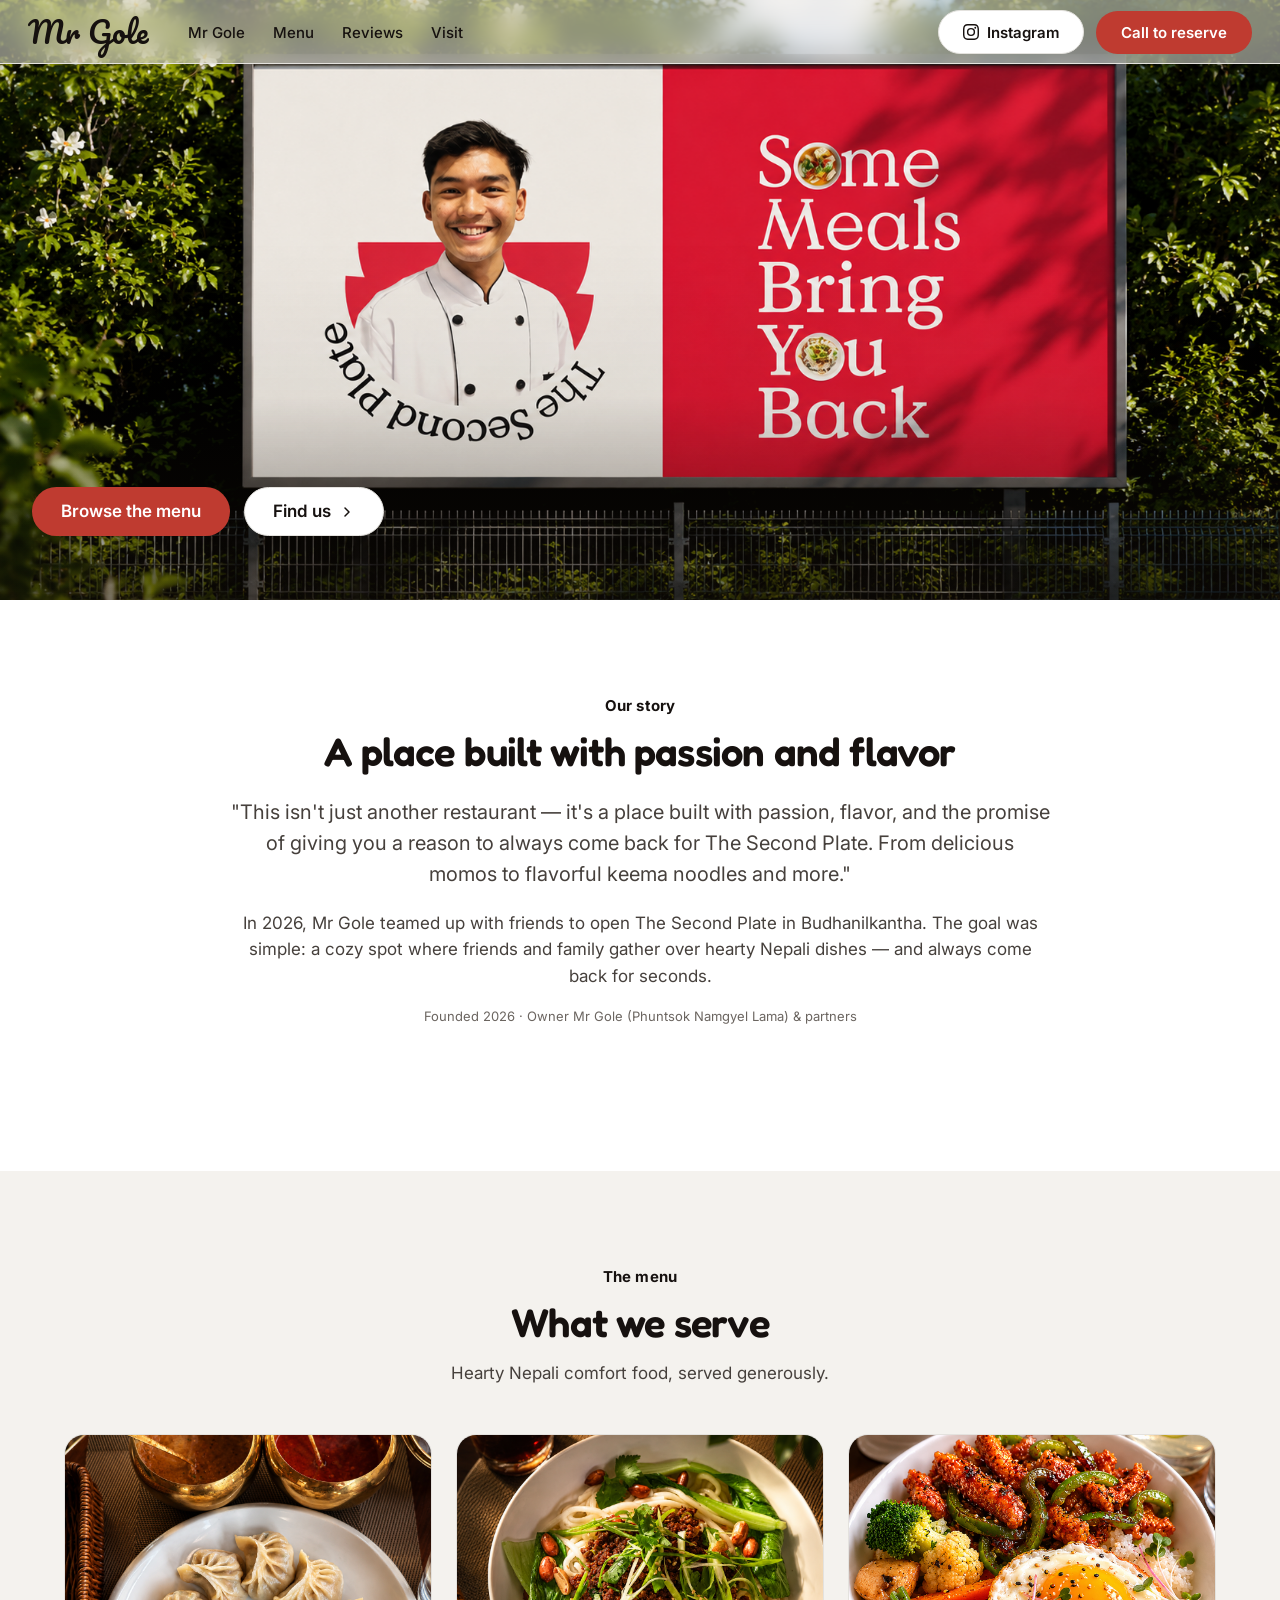
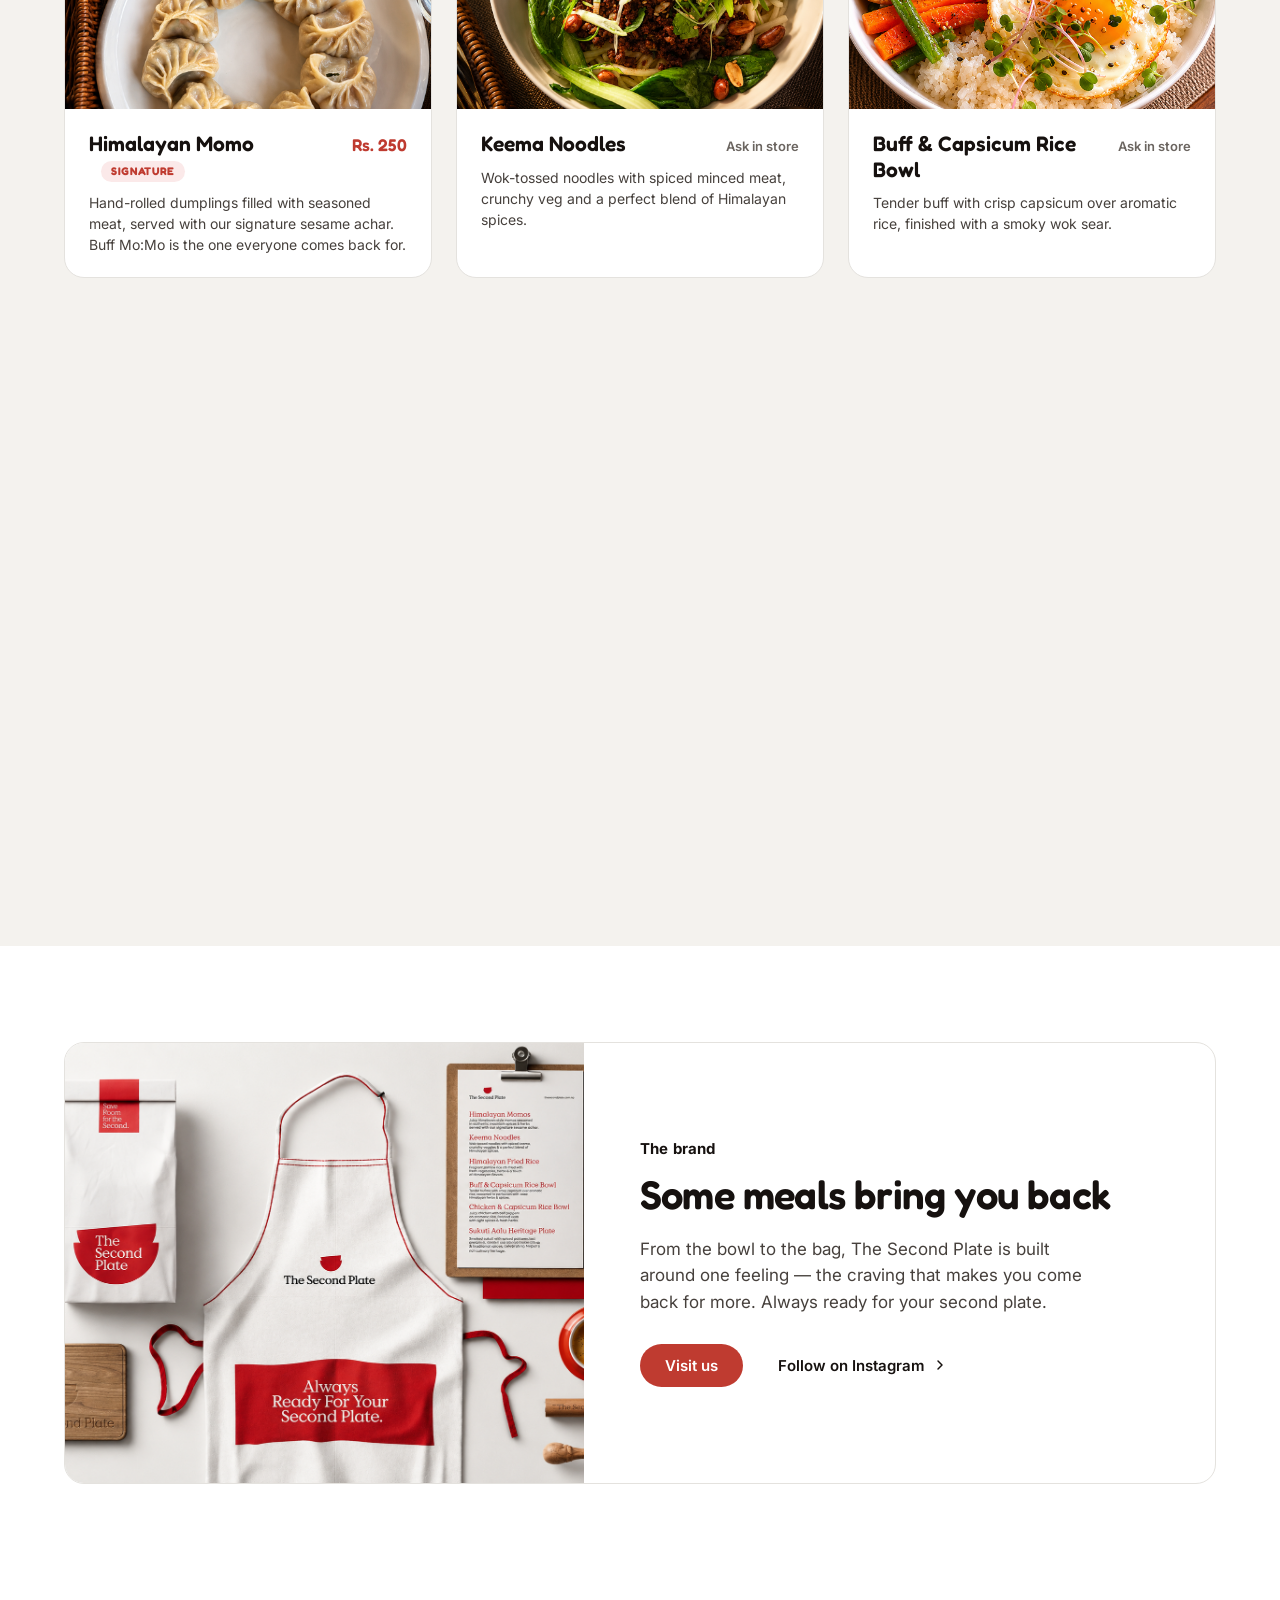
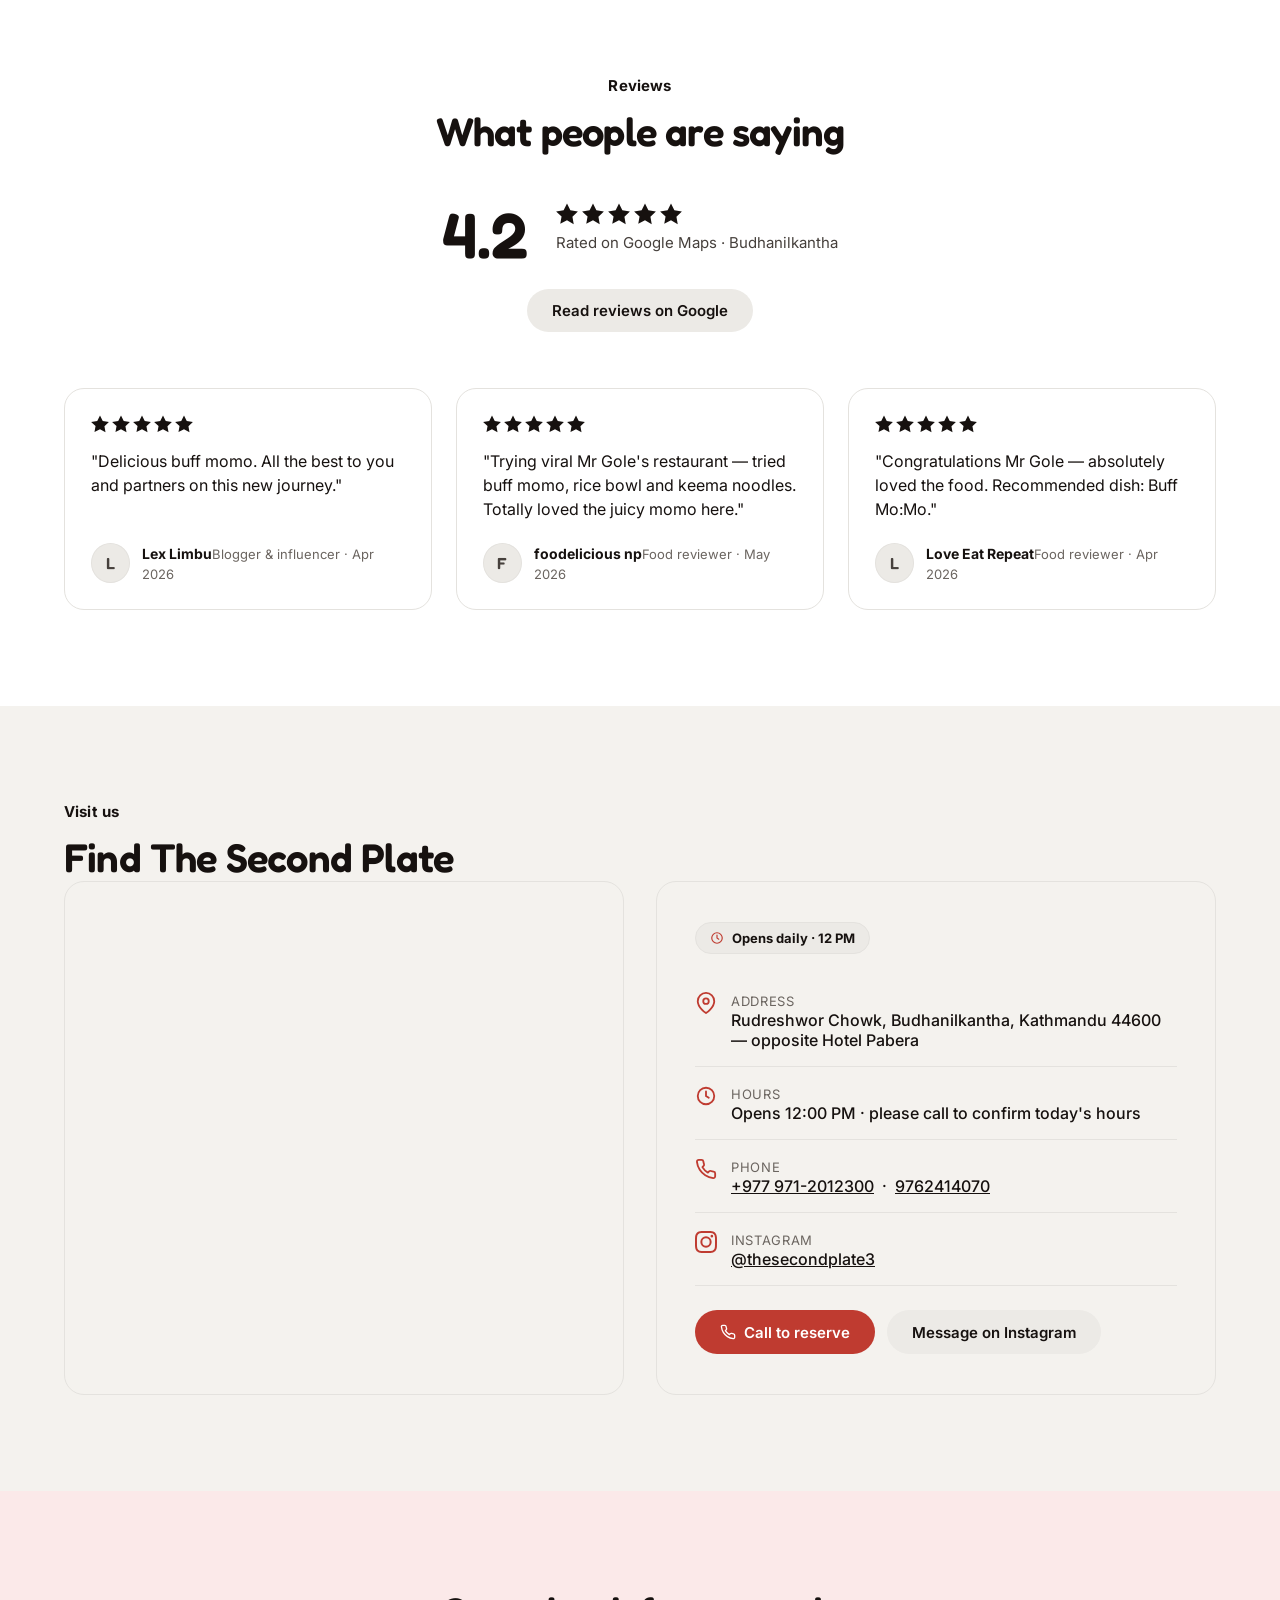
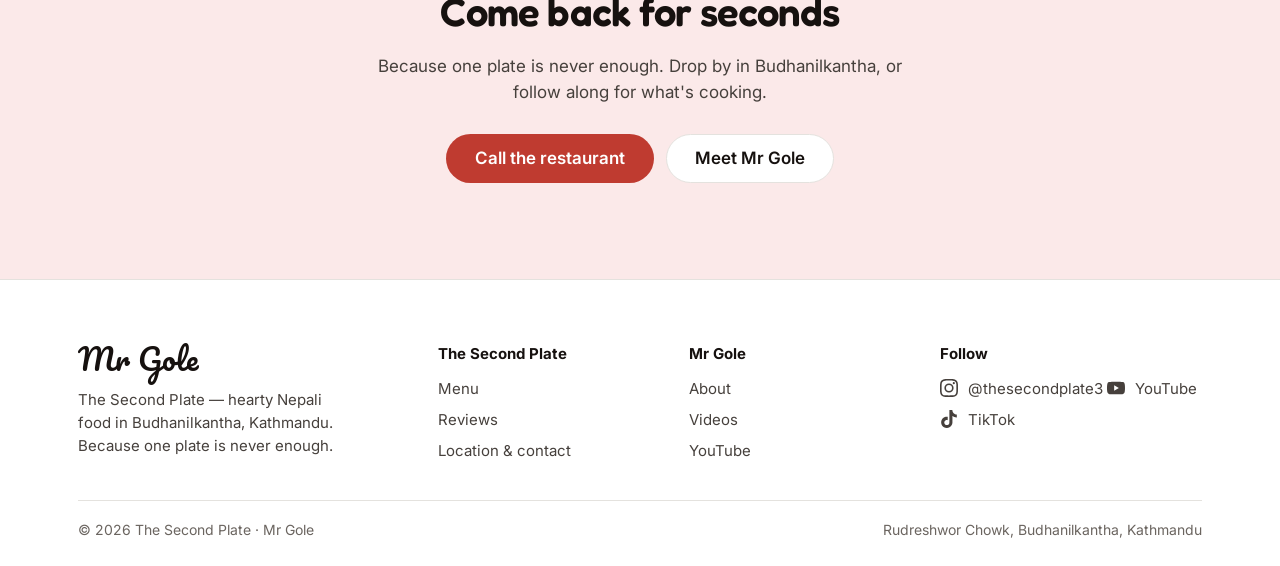
==== commit 14f0324e: "fix: honest hours badge (drop false live Open), reduce nav opacity to 0.5 both pages" ====
--- a/the-second-plate.html
+++ b/the-second-plate.html
@@ -248,7 +248,8 @@
             loading="lazy" referrerpolicy="no-referrer-when-downgrade"></iframe>
         </div>
         <div class="contact-card reveal" data-delay="1">
-          <span class="badge-open" style="align-self:flex-start;margin-bottom:20px"><span class="dot"></span> Open · Opens 12 PM</span>
+          <!-- Hours unverified beyond opening time — neutral info badge, not a live open/closed claim -->
+          <span class="badge-hours" style="align-self:flex-start;margin-bottom:20px"><svg width="14" height="14" aria-hidden="true"><use href="#i-clock"></use></svg> Opens daily · 12 PM</span>
           <div class="kv">
             <span class="kv__icon"><svg aria-hidden="true"><use href="#i-pin"></use></svg></span>
             <span><span class="kv__label">Address</span><br><span class="kv__value">Rudreshwor Chowk, Budhanilkantha, Kathmandu 44600 — opposite Hotel Pabera</span></span>
--- a/css/site.css
+++ b/css/site.css
@@ -55,7 +55,7 @@
   transition: background .25s var(--ease), border-color .25s var(--ease), box-shadow .25s var(--ease);
 }
 .site-header.is-solid {
-  background: rgba(244,242,238,0.72);
+  background: rgba(244,242,238,0.5);
   backdrop-filter: saturate(140%) blur(12px); -webkit-backdrop-filter: saturate(140%) blur(12px);
   border-bottom-color: var(--border);
   box-shadow: var(--shadow-sticky);
@@ -82,7 +82,7 @@
 
 /* When header sits over a light page (restaurant content below short hero) it can start solid */
 .site-header--prefers-solid {
-  background: rgba(244,242,238,0.72);
+  background: rgba(244,242,238,0.5);
   backdrop-filter: saturate(140%) blur(12px); -webkit-backdrop-filter: saturate(140%) blur(12px);
   border-bottom-color: var(--border);
 }
@@ -621,3 +621,11 @@
   .vgallery[data-morph] .vcard { opacity: 1 !important; transform: none !important; }
   .vcard__inner { transition: none; }
 }
+
+/* neutral hours badge (honest — real open/closed needs confirmed hours) */
+.badge-hours {
+  display: inline-flex; align-items: center; gap: 8px;
+  background: var(--bg-chip); color: var(--fg1); border: 1px solid var(--border);
+  font-weight: 700; font-size: 13px; padding: 7px 14px; border-radius: var(--radius-pill);
+}
+.badge-hours svg { color: var(--brand-red); }
